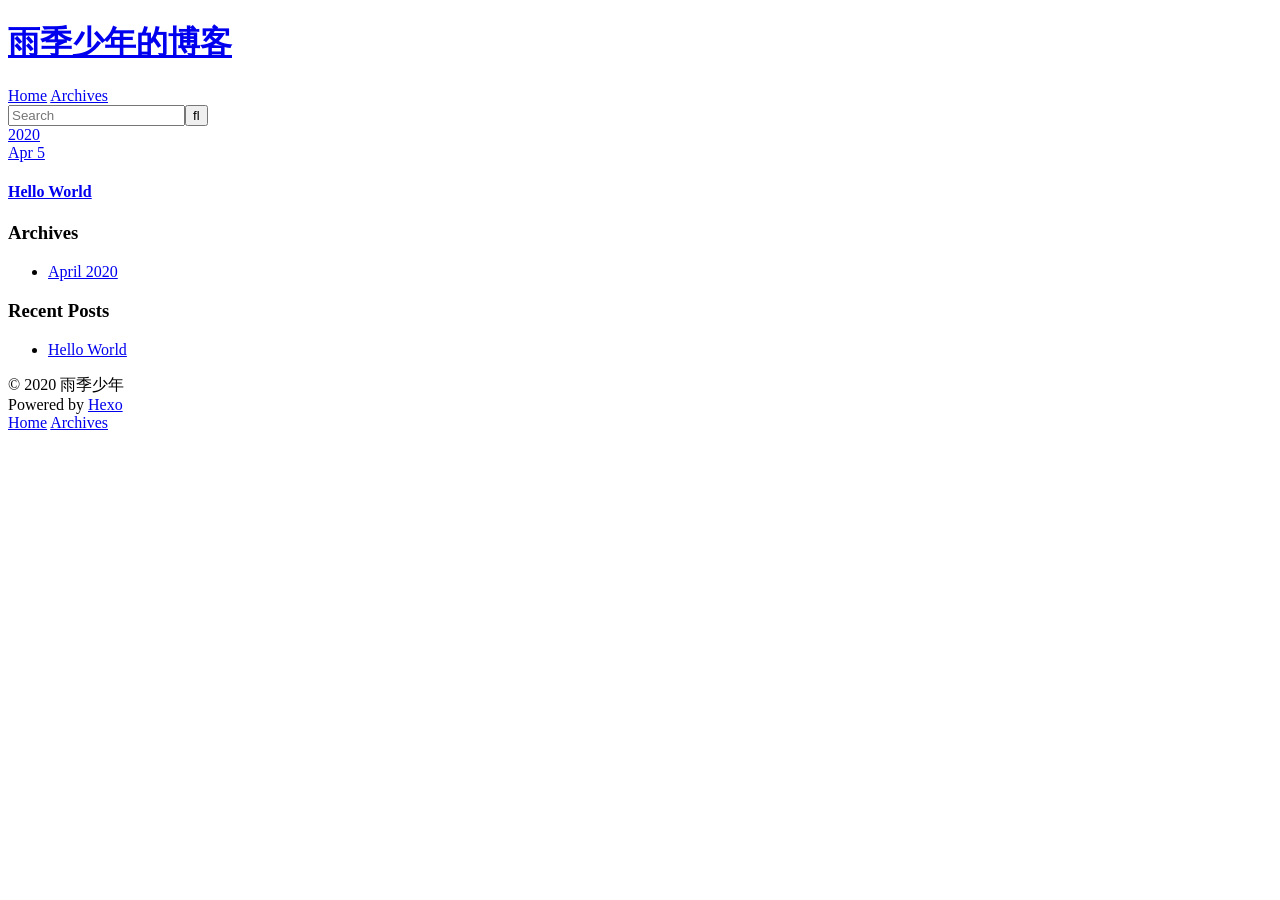
==== archives/index.html @ 99207c4b "Site updated: 2020-04-05 05:49:49" ====
<!DOCTYPE html>
<html>
<head>
  <meta charset="utf-8">
  

  
  <title>Archives | 雨季少年的博客</title>
  <meta name="viewport" content="width=device-width, initial-scale=1, maximum-scale=1">
  <meta property="og:type" content="website">
<meta property="og:title" content="雨季少年的博客">
<meta property="og:url" content="https://my-hero-kmou.github.io/archives/index.html">
<meta property="og:site_name" content="雨季少年的博客">
<meta property="og:locale" content="ch">
<meta property="article:author" content="雨季少年">
<meta name="twitter:card" content="summary">
  
    <link rel="alternate" href="/atom.xml" title="雨季少年的博客" type="application/atom+xml">
  
  
    <link rel="icon" href="/favicon.png">
  
  
    <link href="//fonts.googleapis.com/css?family=Source+Code+Pro" rel="stylesheet" type="text/css">
  
  
<link rel="stylesheet" href="/css/style.css">

<meta name="generator" content="Hexo 4.2.0"></head>

<body>
  <div id="container">
    <div id="wrap">
      <header id="header">
  <div id="banner"></div>
  <div id="header-outer" class="outer">
    <div id="header-title" class="inner">
      <h1 id="logo-wrap">
        <a href="/" id="logo">雨季少年的博客</a>
      </h1>
      
    </div>
    <div id="header-inner" class="inner">
      <nav id="main-nav">
        <a id="main-nav-toggle" class="nav-icon"></a>
        
          <a class="main-nav-link" href="/">Home</a>
        
          <a class="main-nav-link" href="/archives">Archives</a>
        
      </nav>
      <nav id="sub-nav">
        
          <a id="nav-rss-link" class="nav-icon" href="/atom.xml" title="RSS Feed"></a>
        
        <a id="nav-search-btn" class="nav-icon" title="Search"></a>
      </nav>
      <div id="search-form-wrap">
        <form action="//google.com/search" method="get" accept-charset="UTF-8" class="search-form"><input type="search" name="q" class="search-form-input" placeholder="Search"><button type="submit" class="search-form-submit">&#xF002;</button><input type="hidden" name="sitesearch" value="https://my-hero-kmou.github.io"></form>
      </div>
    </div>
  </div>
</header>
      <div class="outer">
        <section id="main">
  
  
    
    
      
      
      <section class="archives-wrap">
        <div class="archive-year-wrap">
          <a href="/archives/2020" class="archive-year">2020</a>
        </div>
        <div class="archives">
    
    <article class="archive-article archive-type-post">
  <div class="archive-article-inner">
    <header class="archive-article-header">
      <a href="/2020/04/05/hello-world/" class="archive-article-date">
  <time datetime="2020-04-04T21:37:26.685Z" itemprop="datePublished">Apr 5</time>
</a>
      
  
    <h1 itemprop="name">
      <a class="archive-article-title" href="/2020/04/05/hello-world/">Hello World</a>
    </h1>
  

    </header>
  </div>
</article>
  
  
    </div></section>
  


</section>
        
          <aside id="sidebar">
  
    

  
    

  
    
  
    
  <div class="widget-wrap">
    <h3 class="widget-title">Archives</h3>
    <div class="widget">
      <ul class="archive-list"><li class="archive-list-item"><a class="archive-list-link" href="/archives/2020/04/">April 2020</a></li></ul>
    </div>
  </div>


  
    
  <div class="widget-wrap">
    <h3 class="widget-title">Recent Posts</h3>
    <div class="widget">
      <ul>
        
          <li>
            <a href="/2020/04/05/hello-world/">Hello World</a>
          </li>
        
      </ul>
    </div>
  </div>

  
</aside>
        
      </div>
      <footer id="footer">
  
  <div class="outer">
    <div id="footer-info" class="inner">
      &copy; 2020 雨季少年<br>
      Powered by <a href="http://hexo.io/" target="_blank">Hexo</a>
    </div>
  </div>
</footer>
    </div>
    <nav id="mobile-nav">
  
    <a href="/" class="mobile-nav-link">Home</a>
  
    <a href="/archives" class="mobile-nav-link">Archives</a>
  
</nav>
    

<script src="//ajax.googleapis.com/ajax/libs/jquery/2.0.3/jquery.min.js"></script>


  
<link rel="stylesheet" href="/fancybox/jquery.fancybox.css">

  
<script src="/fancybox/jquery.fancybox.pack.js"></script>




<script src="/js/script.js"></script>




  </div>
</body>
</html>
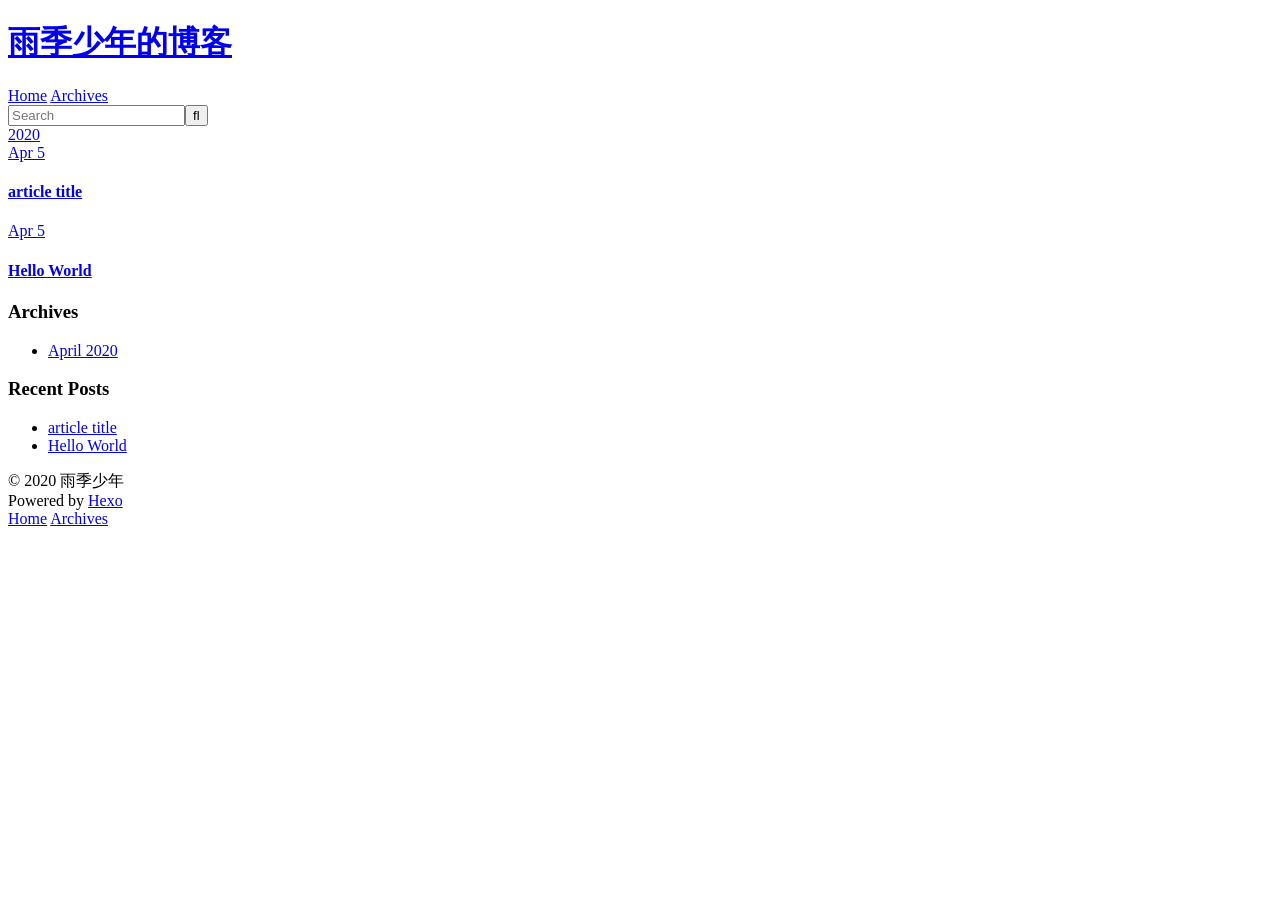
==== commit fc425096: "Site updated: 2020-04-05 06:21:14" ====
--- a/archives/index.html
+++ b/archives/index.html
@@ -9,9 +9,8 @@
   <meta name="viewport" content="width=device-width, initial-scale=1, maximum-scale=1">
   <meta property="og:type" content="website">
 <meta property="og:title" content="雨季少年的博客">
-<meta property="og:url" content="https://my-hero-kmou.github.io/archives/index.html">
+<meta property="og:url" content="https://sakuradairong.github.io/github.io/archives/index.html">
 <meta property="og:site_name" content="雨季少年的博客">
-<meta property="og:locale" content="ch">
 <meta property="article:author" content="雨季少年">
 <meta name="twitter:card" content="summary">
   
@@ -56,7 +55,7 @@
         <a id="nav-search-btn" class="nav-icon" title="Search"></a>
       </nav>
       <div id="search-form-wrap">
-        <form action="//google.com/search" method="get" accept-charset="UTF-8" class="search-form"><input type="search" name="q" class="search-form-input" placeholder="Search"><button type="submit" class="search-form-submit">&#xF002;</button><input type="hidden" name="sitesearch" value="https://my-hero-kmou.github.io"></form>
+        <form action="//google.com/search" method="get" accept-charset="UTF-8" class="search-form"><input type="search" name="q" class="search-form-input" placeholder="Search"><button type="submit" class="search-form-submit">&#xF002;</button><input type="hidden" name="sitesearch" value="https://sakuradairong.github.io/github.io"></form>
       </div>
     </div>
   </div>
@@ -74,6 +73,25 @@
           <a href="/archives/2020" class="archive-year">2020</a>
         </div>
         <div class="archives">
+    
+    <article class="archive-article archive-type-post">
+  <div class="archive-article-inner">
+    <header class="archive-article-header">
+      <a href="/2020/04/05/article-title/" class="archive-article-date">
+  <time datetime="2020-04-04T22:18:52.000Z" itemprop="datePublished">Apr 5</time>
+</a>
+      
+  
+    <h1 itemprop="name">
+      <a class="archive-article-title" href="/2020/04/05/article-title/">article title</a>
+    </h1>
+  
+
+    </header>
+  </div>
+</article>
+  
+    
     
     <article class="archive-article archive-type-post">
   <div class="archive-article-inner">
@@ -126,6 +144,10 @@
       <ul>
         
           <li>
+            <a href="/2020/04/05/article-title/">article title</a>
+          </li>
+        
+          <li>
             <a href="/2020/04/05/hello-world/">Hello World</a>
           </li>
         
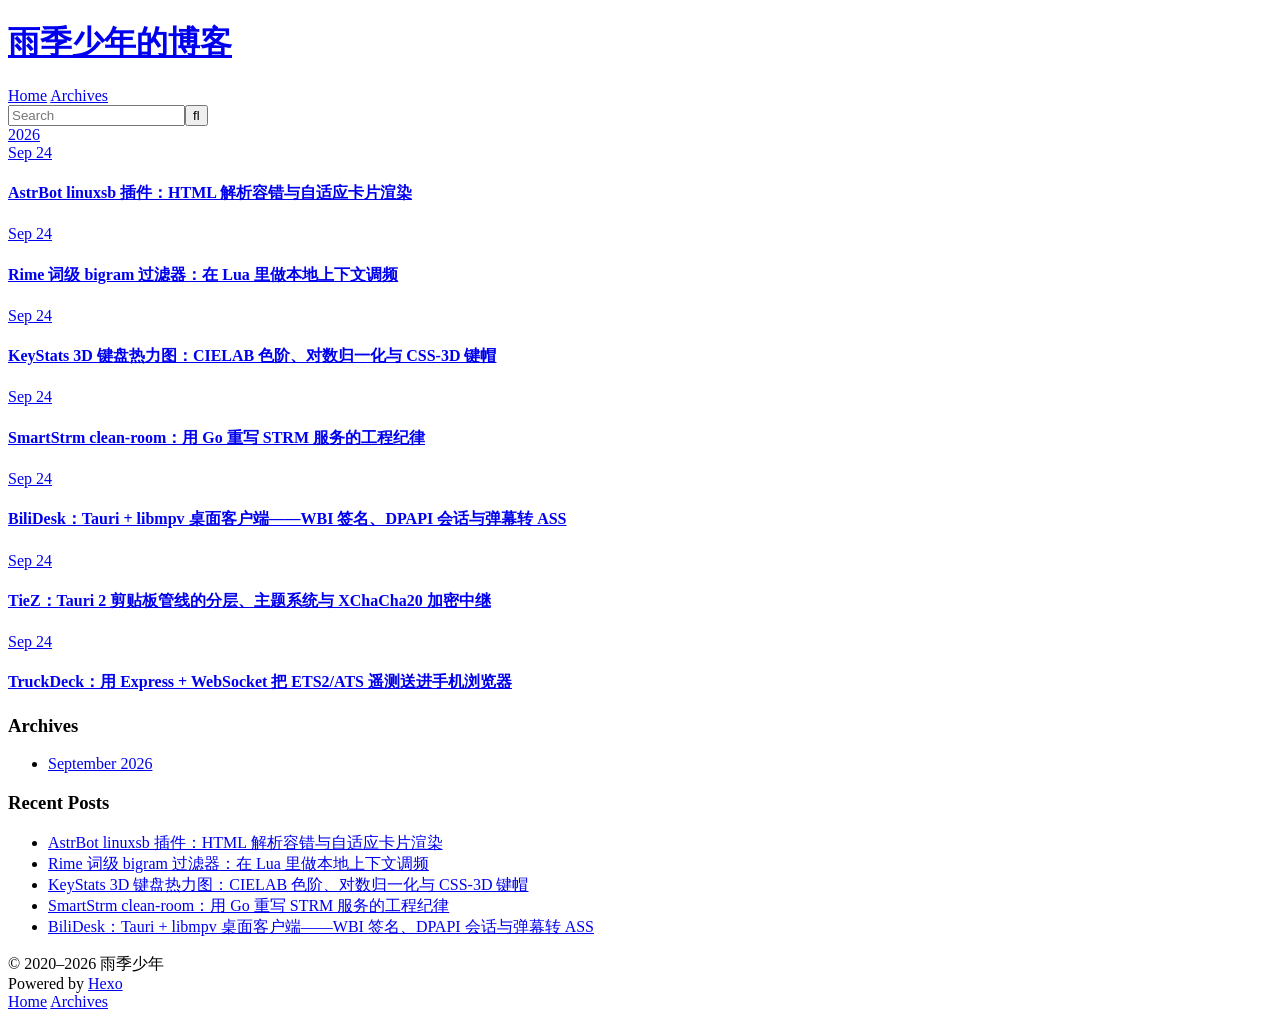
==== commit 34cc829b: "删除 2020 年两篇占位文章，构建器增加陈旧产物清理 - 移除 content/legacy/{article-title,hello-world}.json，以及对应文章页与 /archives/" ====
--- a/archives/index.html
+++ b/archives/index.html
@@ -4,12 +4,11 @@
   <meta charset="utf-8">
   
 
-  
   <title>Archives | 雨季少年的博客</title>
   <meta name="viewport" content="width=device-width, initial-scale=1, maximum-scale=1">
   <meta property="og:type" content="website">
-<meta property="og:title" content="雨季少年的博客">
-<meta property="og:url" content="https://sakuradairong.github.io/github.io/archives/index.html">
+<meta property="og:title" content="Archives">
+<meta property="og:url" content="https://sakuradairong.github.io">
 <meta property="og:site_name" content="雨季少年的博客">
 <meta property="article:author" content="雨季少年">
 <meta name="twitter:card" content="summary">
@@ -25,8 +24,7 @@
   
 <link rel="stylesheet" href="/css/style.css">
 
-<meta name="generator" content="Hexo 4.2.0"></head>
-
+<meta name="generator" content="build_site.py (Hexo 4.2.0 landscape compatible)"></head>
 <body>
   <div id="container">
     <div id="wrap">
@@ -55,14 +53,14 @@
         <a id="nav-search-btn" class="nav-icon" title="Search"></a>
       </nav>
       <div id="search-form-wrap">
-        <form action="//google.com/search" method="get" accept-charset="UTF-8" class="search-form"><input type="search" name="q" class="search-form-input" placeholder="Search"><button type="submit" class="search-form-submit">&#xF002;</button><input type="hidden" name="sitesearch" value="https://sakuradairong.github.io/github.io"></form>
+        <form action="//google.com/search" method="get" accept-charset="UTF-8" class="search-form"><input type="search" name="q" class="search-form-input" placeholder="Search"><button type="submit" class="search-form-submit">&#xF002;</button><input type="hidden" name="sitesearch" value="https://sakuradairong.github.io"></form>
       </div>
     </div>
   </div>
 </header>
       <div class="outer">
         <section id="main">
-  
+    
   
     
     
@@ -70,47 +68,136 @@
       
       <section class="archives-wrap">
         <div class="archive-year-wrap">
-          <a href="/archives/2020" class="archive-year">2020</a>
+          <a href="/archives/2026" class="archive-year">2026</a>
         </div>
         <div class="archives">
-    
-    <article class="archive-article archive-type-post">
-  <div class="archive-article-inner">
-    <header class="archive-article-header">
-      <a href="/2020/04/05/article-title/" class="archive-article-date">
-  <time datetime="2020-04-04T22:18:52.000Z" itemprop="datePublished">Apr 5</time>
-</a>
-      
-  
-    <h1 itemprop="name">
-      <a class="archive-article-title" href="/2020/04/05/article-title/">article title</a>
-    </h1>
-  
-
-    </header>
-  </div>
-</article>
-  
-    
-    
-    <article class="archive-article archive-type-post">
-  <div class="archive-article-inner">
-    <header class="archive-article-header">
-      <a href="/2020/04/05/hello-world/" class="archive-article-date">
-  <time datetime="2020-04-04T21:37:26.685Z" itemprop="datePublished">Apr 5</time>
-</a>
-      
-  
-    <h1 itemprop="name">
-      <a class="archive-article-title" href="/2020/04/05/hello-world/">Hello World</a>
-    </h1>
-  
-
-    </header>
-  </div>
-</article>
-  
-  
+        
+    <article class="archive-article archive-type-post">
+  <div class="archive-article-inner">
+    <header class="archive-article-header">
+      <a href="/2026/09/24/astrbot-plugin-linuxsb/" class="archive-article-date">
+  <time datetime="2026-09-24T08:00:00.000Z" itemprop="datePublished">Sep 24</time>
+</a>
+      
+  
+    <h1 itemprop="name">
+      <a class="archive-article-title" href="/2026/09/24/astrbot-plugin-linuxsb/">AstrBot linuxsb 插件：HTML 解析容错与自适应卡片渲染</a>
+    </h1>
+  
+
+    </header>
+  </div>
+</article>
+  
+    
+    <article class="archive-article archive-type-post">
+  <div class="archive-article-inner">
+    <header class="archive-article-header">
+      <a href="/2026/09/24/rime-context-filter-bigram/" class="archive-article-date">
+  <time datetime="2026-09-24T07:00:00.000Z" itemprop="datePublished">Sep 24</time>
+</a>
+      
+  
+    <h1 itemprop="name">
+      <a class="archive-article-title" href="/2026/09/24/rime-context-filter-bigram/">Rime 词级 bigram 过滤器：在 Lua 里做本地上下文调频</a>
+    </h1>
+  
+
+    </header>
+  </div>
+</article>
+  
+    
+    <article class="archive-article archive-type-post">
+  <div class="archive-article-inner">
+    <header class="archive-article-header">
+      <a href="/2026/09/24/keystats-3d-heatmap/" class="archive-article-date">
+  <time datetime="2026-09-24T06:00:00.000Z" itemprop="datePublished">Sep 24</time>
+</a>
+      
+  
+    <h1 itemprop="name">
+      <a class="archive-article-title" href="/2026/09/24/keystats-3d-heatmap/">KeyStats 3D 键盘热力图：CIELAB 色阶、对数归一化与 CSS-3D 键帽</a>
+    </h1>
+  
+
+    </header>
+  </div>
+</article>
+  
+    
+    <article class="archive-article archive-type-post">
+  <div class="archive-article-inner">
+    <header class="archive-article-header">
+      <a href="/2026/09/24/smartstrm-cleanroom-go/" class="archive-article-date">
+  <time datetime="2026-09-24T05:00:00.000Z" itemprop="datePublished">Sep 24</time>
+</a>
+      
+  
+    <h1 itemprop="name">
+      <a class="archive-article-title" href="/2026/09/24/smartstrm-cleanroom-go/">SmartStrm clean-room：用 Go 重写 STRM 服务的工程纪律</a>
+    </h1>
+  
+
+    </header>
+  </div>
+</article>
+  
+    
+    <article class="archive-article archive-type-post">
+  <div class="archive-article-inner">
+    <header class="archive-article-header">
+      <a href="/2026/09/24/bilidesk-tauri-libmpv/" class="archive-article-date">
+  <time datetime="2026-09-24T03:00:00.000Z" itemprop="datePublished">Sep 24</time>
+</a>
+      
+  
+    <h1 itemprop="name">
+      <a class="archive-article-title" href="/2026/09/24/bilidesk-tauri-libmpv/">BiliDesk：Tauri + libmpv 桌面客户端——WBI 签名、DPAPI 会话与弹幕转 ASS</a>
+    </h1>
+  
+
+    </header>
+  </div>
+</article>
+  
+    
+    <article class="archive-article archive-type-post">
+  <div class="archive-article-inner">
+    <header class="archive-article-header">
+      <a href="/2026/09/24/tiez-clipboard-tauri/" class="archive-article-date">
+  <time datetime="2026-09-24T02:00:00.000Z" itemprop="datePublished">Sep 24</time>
+</a>
+      
+  
+    <h1 itemprop="name">
+      <a class="archive-article-title" href="/2026/09/24/tiez-clipboard-tauri/">TieZ：Tauri 2 剪贴板管线的分层、主题系统与 XChaCha20 加密中继</a>
+    </h1>
+  
+
+    </header>
+  </div>
+</article>
+  
+    
+    <article class="archive-article archive-type-post">
+  <div class="archive-article-inner">
+    <header class="archive-article-header">
+      <a href="/2026/09/24/truckdeck-telemetry-control/" class="archive-article-date">
+  <time datetime="2026-09-24T01:00:00.000Z" itemprop="datePublished">Sep 24</time>
+</a>
+      
+  
+    <h1 itemprop="name">
+      <a class="archive-article-title" href="/2026/09/24/truckdeck-telemetry-control/">TruckDeck：用 Express + WebSocket 把 ETS2/ATS 遥测送进手机浏览器</a>
+    </h1>
+  
+
+    </header>
+  </div>
+</article>
+  
+
     </div></section>
   
 
@@ -131,7 +218,7 @@
   <div class="widget-wrap">
     <h3 class="widget-title">Archives</h3>
     <div class="widget">
-      <ul class="archive-list"><li class="archive-list-item"><a class="archive-list-link" href="/archives/2020/04/">April 2020</a></li></ul>
+      <ul class="archive-list"><li class="archive-list-item"><a class="archive-list-link" href="/archives/2026/09/">September 2026</a></li></ul>
     </div>
   </div>
 
@@ -144,11 +231,23 @@
       <ul>
         
           <li>
-            <a href="/2020/04/05/article-title/">article title</a>
-          </li>
-        
-          <li>
-            <a href="/2020/04/05/hello-world/">Hello World</a>
+            <a href="/2026/09/24/astrbot-plugin-linuxsb/">AstrBot linuxsb 插件：HTML 解析容错与自适应卡片渲染</a>
+          </li>
+        
+          <li>
+            <a href="/2026/09/24/rime-context-filter-bigram/">Rime 词级 bigram 过滤器：在 Lua 里做本地上下文调频</a>
+          </li>
+        
+          <li>
+            <a href="/2026/09/24/keystats-3d-heatmap/">KeyStats 3D 键盘热力图：CIELAB 色阶、对数归一化与 CSS-3D 键帽</a>
+          </li>
+        
+          <li>
+            <a href="/2026/09/24/smartstrm-cleanroom-go/">SmartStrm clean-room：用 Go 重写 STRM 服务的工程纪律</a>
+          </li>
+        
+          <li>
+            <a href="/2026/09/24/bilidesk-tauri-libmpv/">BiliDesk：Tauri + libmpv 桌面客户端——WBI 签名、DPAPI 会话与弹幕转 ASS</a>
           </li>
         
       </ul>
@@ -157,13 +256,13 @@
 
   
 </aside>
-        
+
       </div>
       <footer id="footer">
   
   <div class="outer">
     <div id="footer-info" class="inner">
-      &copy; 2020 雨季少年<br>
+      &copy; 2020–2026 雨季少年<br>
       Powered by <a href="http://hexo.io/" target="_blank">Hexo</a>
     </div>
   </div>
@@ -197,4 +296,4 @@
 
   </div>
 </body>
-</html>+</html>
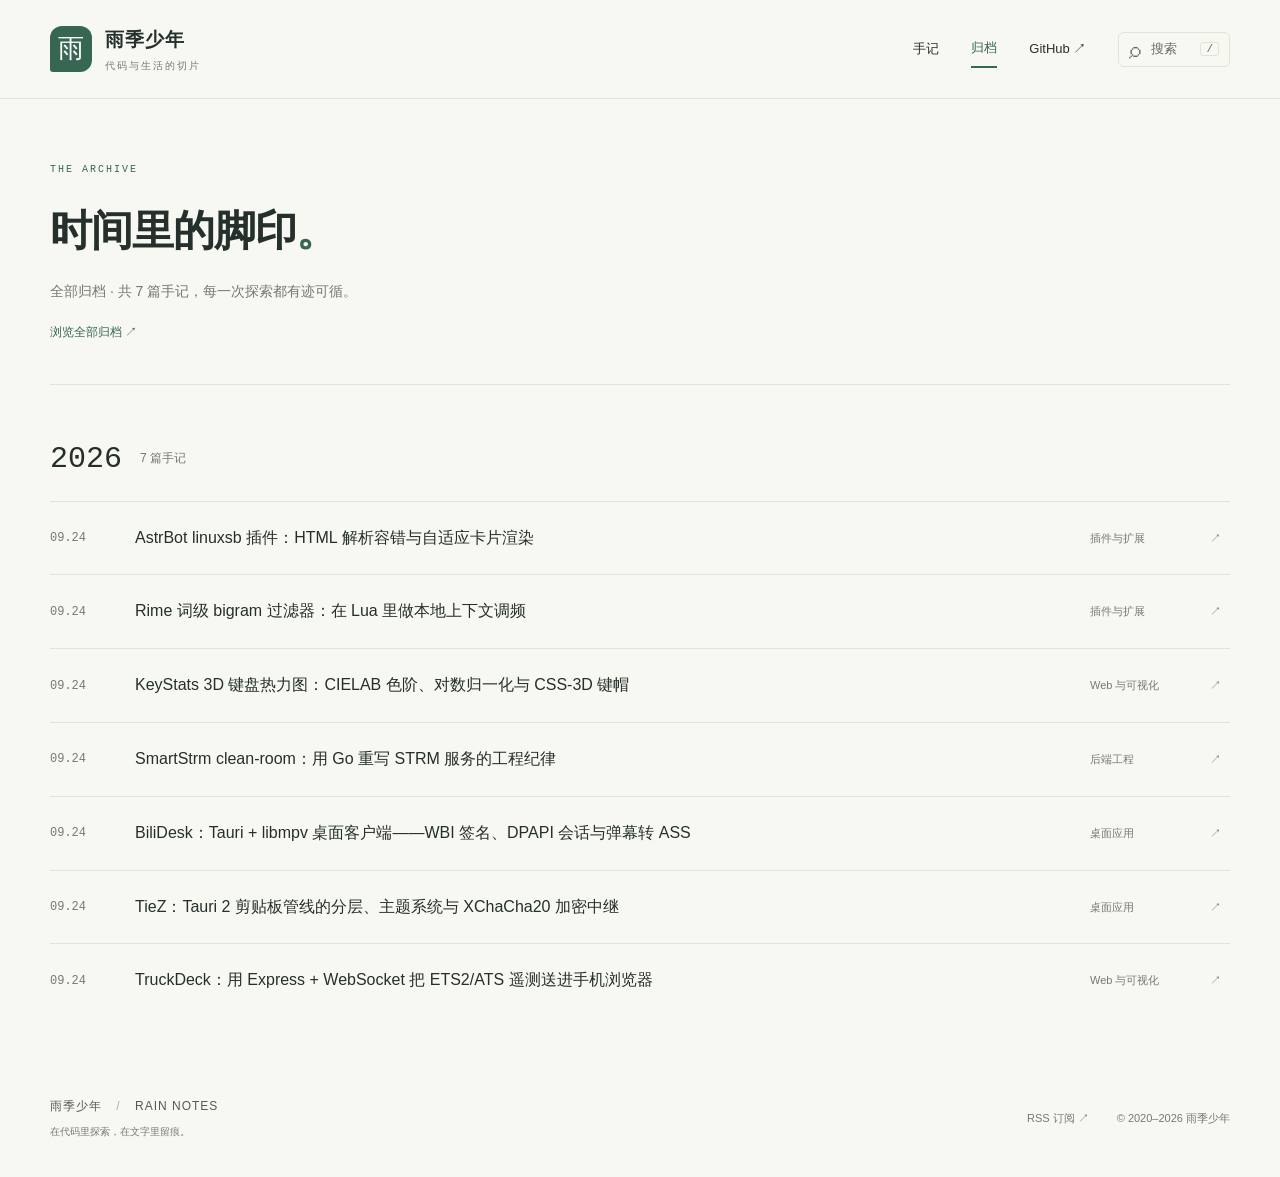
==== commit 46fd5cda: "Redesign blog UI with responsive journal layout and local search" ====
--- a/archives/index.html
+++ b/archives/index.html
@@ -1,299 +1,31 @@
 <!DOCTYPE html>
-<html>
+<html lang="zh-CN">
 <head>
-  <meta charset="utf-8">
-  
+<meta charset="utf-8">
+<meta name="viewport" content="width=device-width, initial-scale=1">
+<title>全部归档 | 雨季少年的博客</title>
+<meta name="description" content="记录代码里的思考，和把想法做成工具的过程。雨季少年的开源项目与开发手记。">
+<meta property="og:title" content="全部归档 | 雨季少年的博客">
+<meta property="og:type" content="website">
+<meta property="og:url" content="https://sakuradairong.github.io/archives/">
+<meta property="og:description" content="记录代码里的思考，和把想法做成工具的过程。雨季少年的开源项目与开发手记。">
+<meta property="og:site_name" content="雨季少年的博客">
+<meta name="twitter:card" content="summary">
+<meta name="generator" content="Rain Notes / build_site.py">
 
-  <title>Archives | 雨季少年的博客</title>
-  <meta name="viewport" content="width=device-width, initial-scale=1, maximum-scale=1">
-  <meta property="og:type" content="website">
-<meta property="og:title" content="Archives">
-<meta property="og:url" content="https://sakuradairong.github.io">
-<meta property="og:site_name" content="雨季少年的博客">
-<meta property="article:author" content="雨季少年">
-<meta name="twitter:card" content="summary">
-  
-    <link rel="alternate" href="/atom.xml" title="雨季少年的博客" type="application/atom+xml">
-  
-  
-    <link rel="icon" href="/favicon.png">
-  
-  
-    <link href="//fonts.googleapis.com/css?family=Source+Code+Pro" rel="stylesheet" type="text/css">
-  
-  
+<link rel="canonical" href="https://sakuradairong.github.io/archives/">
+<link rel="icon" href="/favicon.png">
+<link rel="alternate" href="/atom.xml" title="雨季少年的博客" type="application/atom+xml">
 <link rel="stylesheet" href="/css/style.css">
-
-<meta name="generator" content="build_site.py (Hexo 4.2.0 landscape compatible)"></head>
+<script src="/js/script.js" defer></script>
+</head>
 <body>
-  <div id="container">
-    <div id="wrap">
-      <header id="header">
-  <div id="banner"></div>
-  <div id="header-outer" class="outer">
-    <div id="header-title" class="inner">
-      <h1 id="logo-wrap">
-        <a href="/" id="logo">雨季少年的博客</a>
-      </h1>
-      
-    </div>
-    <div id="header-inner" class="inner">
-      <nav id="main-nav">
-        <a id="main-nav-toggle" class="nav-icon"></a>
-        
-          <a class="main-nav-link" href="/">Home</a>
-        
-          <a class="main-nav-link" href="/archives">Archives</a>
-        
-      </nav>
-      <nav id="sub-nav">
-        
-          <a id="nav-rss-link" class="nav-icon" href="/atom.xml" title="RSS Feed"></a>
-        
-        <a id="nav-search-btn" class="nav-icon" title="Search"></a>
-      </nav>
-      <div id="search-form-wrap">
-        <form action="//google.com/search" method="get" accept-charset="UTF-8" class="search-form"><input type="search" name="q" class="search-form-input" placeholder="Search"><button type="submit" class="search-form-submit">&#xF002;</button><input type="hidden" name="sitesearch" value="https://sakuradairong.github.io"></form>
-      </div>
-    </div>
-  </div>
-</header>
-      <div class="outer">
-        <section id="main">
-    
-  
-    
-    
-      
-      
-      <section class="archives-wrap">
-        <div class="archive-year-wrap">
-          <a href="/archives/2026" class="archive-year">2026</a>
-        </div>
-        <div class="archives">
-        
-    <article class="archive-article archive-type-post">
-  <div class="archive-article-inner">
-    <header class="archive-article-header">
-      <a href="/2026/09/24/astrbot-plugin-linuxsb/" class="archive-article-date">
-  <time datetime="2026-09-24T08:00:00.000Z" itemprop="datePublished">Sep 24</time>
-</a>
-      
-  
-    <h1 itemprop="name">
-      <a class="archive-article-title" href="/2026/09/24/astrbot-plugin-linuxsb/">AstrBot linuxsb 插件：HTML 解析容错与自适应卡片渲染</a>
-    </h1>
-  
-
-    </header>
-  </div>
-</article>
-  
-    
-    <article class="archive-article archive-type-post">
-  <div class="archive-article-inner">
-    <header class="archive-article-header">
-      <a href="/2026/09/24/rime-context-filter-bigram/" class="archive-article-date">
-  <time datetime="2026-09-24T07:00:00.000Z" itemprop="datePublished">Sep 24</time>
-</a>
-      
-  
-    <h1 itemprop="name">
-      <a class="archive-article-title" href="/2026/09/24/rime-context-filter-bigram/">Rime 词级 bigram 过滤器：在 Lua 里做本地上下文调频</a>
-    </h1>
-  
-
-    </header>
-  </div>
-</article>
-  
-    
-    <article class="archive-article archive-type-post">
-  <div class="archive-article-inner">
-    <header class="archive-article-header">
-      <a href="/2026/09/24/keystats-3d-heatmap/" class="archive-article-date">
-  <time datetime="2026-09-24T06:00:00.000Z" itemprop="datePublished">Sep 24</time>
-</a>
-      
-  
-    <h1 itemprop="name">
-      <a class="archive-article-title" href="/2026/09/24/keystats-3d-heatmap/">KeyStats 3D 键盘热力图：CIELAB 色阶、对数归一化与 CSS-3D 键帽</a>
-    </h1>
-  
-
-    </header>
-  </div>
-</article>
-  
-    
-    <article class="archive-article archive-type-post">
-  <div class="archive-article-inner">
-    <header class="archive-article-header">
-      <a href="/2026/09/24/smartstrm-cleanroom-go/" class="archive-article-date">
-  <time datetime="2026-09-24T05:00:00.000Z" itemprop="datePublished">Sep 24</time>
-</a>
-      
-  
-    <h1 itemprop="name">
-      <a class="archive-article-title" href="/2026/09/24/smartstrm-cleanroom-go/">SmartStrm clean-room：用 Go 重写 STRM 服务的工程纪律</a>
-    </h1>
-  
-
-    </header>
-  </div>
-</article>
-  
-    
-    <article class="archive-article archive-type-post">
-  <div class="archive-article-inner">
-    <header class="archive-article-header">
-      <a href="/2026/09/24/bilidesk-tauri-libmpv/" class="archive-article-date">
-  <time datetime="2026-09-24T03:00:00.000Z" itemprop="datePublished">Sep 24</time>
-</a>
-      
-  
-    <h1 itemprop="name">
-      <a class="archive-article-title" href="/2026/09/24/bilidesk-tauri-libmpv/">BiliDesk：Tauri + libmpv 桌面客户端——WBI 签名、DPAPI 会话与弹幕转 ASS</a>
-    </h1>
-  
-
-    </header>
-  </div>
-</article>
-  
-    
-    <article class="archive-article archive-type-post">
-  <div class="archive-article-inner">
-    <header class="archive-article-header">
-      <a href="/2026/09/24/tiez-clipboard-tauri/" class="archive-article-date">
-  <time datetime="2026-09-24T02:00:00.000Z" itemprop="datePublished">Sep 24</time>
-</a>
-      
-  
-    <h1 itemprop="name">
-      <a class="archive-article-title" href="/2026/09/24/tiez-clipboard-tauri/">TieZ：Tauri 2 剪贴板管线的分层、主题系统与 XChaCha20 加密中继</a>
-    </h1>
-  
-
-    </header>
-  </div>
-</article>
-  
-    
-    <article class="archive-article archive-type-post">
-  <div class="archive-article-inner">
-    <header class="archive-article-header">
-      <a href="/2026/09/24/truckdeck-telemetry-control/" class="archive-article-date">
-  <time datetime="2026-09-24T01:00:00.000Z" itemprop="datePublished">Sep 24</time>
-</a>
-      
-  
-    <h1 itemprop="name">
-      <a class="archive-article-title" href="/2026/09/24/truckdeck-telemetry-control/">TruckDeck：用 Express + WebSocket 把 ETS2/ATS 遥测送进手机浏览器</a>
-    </h1>
-  
-
-    </header>
-  </div>
-</article>
-  
-
-    </div></section>
-  
-
-
-</section>
-        
-          <aside id="sidebar">
-  
-    
-
-  
-    
-
-  
-    
-  
-    
-  <div class="widget-wrap">
-    <h3 class="widget-title">Archives</h3>
-    <div class="widget">
-      <ul class="archive-list"><li class="archive-list-item"><a class="archive-list-link" href="/archives/2026/09/">September 2026</a></li></ul>
-    </div>
-  </div>
-
-
-  
-    
-  <div class="widget-wrap">
-    <h3 class="widget-title">Recent Posts</h3>
-    <div class="widget">
-      <ul>
-        
-          <li>
-            <a href="/2026/09/24/astrbot-plugin-linuxsb/">AstrBot linuxsb 插件：HTML 解析容错与自适应卡片渲染</a>
-          </li>
-        
-          <li>
-            <a href="/2026/09/24/rime-context-filter-bigram/">Rime 词级 bigram 过滤器：在 Lua 里做本地上下文调频</a>
-          </li>
-        
-          <li>
-            <a href="/2026/09/24/keystats-3d-heatmap/">KeyStats 3D 键盘热力图：CIELAB 色阶、对数归一化与 CSS-3D 键帽</a>
-          </li>
-        
-          <li>
-            <a href="/2026/09/24/smartstrm-cleanroom-go/">SmartStrm clean-room：用 Go 重写 STRM 服务的工程纪律</a>
-          </li>
-        
-          <li>
-            <a href="/2026/09/24/bilidesk-tauri-libmpv/">BiliDesk：Tauri + libmpv 桌面客户端——WBI 签名、DPAPI 会话与弹幕转 ASS</a>
-          </li>
-        
-      </ul>
-    </div>
-  </div>
-
-  
-</aside>
-
-      </div>
-      <footer id="footer">
-  
-  <div class="outer">
-    <div id="footer-info" class="inner">
-      &copy; 2020–2026 雨季少年<br>
-      Powered by <a href="http://hexo.io/" target="_blank">Hexo</a>
-    </div>
-  </div>
-</footer>
-    </div>
-    <nav id="mobile-nav">
-  
-    <a href="/" class="mobile-nav-link">Home</a>
-  
-    <a href="/archives" class="mobile-nav-link">Archives</a>
-  
-</nav>
-    
-
-<script src="//ajax.googleapis.com/ajax/libs/jquery/2.0.3/jquery.min.js"></script>
-
-
-  
-<link rel="stylesheet" href="/fancybox/jquery.fancybox.css">
-
-  
-<script src="/fancybox/jquery.fancybox.pack.js"></script>
-
-
-
-
-<script src="/js/script.js"></script>
-
-
-
-
-  </div>
-</body>
-</html>
+<a class="skip-link" href="#main">跳到正文</a>
+<header class="site-header"><div class="header-inner">
+<a class="brand" href="/" aria-label="雨季少年的博客首页"><span class="brand-mark" aria-hidden="true">雨</span><span>雨季少年<span class="brand-sub">代码与生活的切片</span></span></a>
+<nav aria-label="主导航"><a href="/">手记</a><a href="/archives/" aria-current=page>归档</a><a href="https://github.com/sakuradairong" target="_blank" rel="noopener">GitHub ↗</a><button class="search-trigger" type="button" data-open-search hidden><span aria-hidden="true">⌕</span> 搜索 <kbd>/</kbd></button></nav>
+</div></header>
+<main id="main" class="site-main" tabindex="-1"><section class="archive-intro"><span class="eyebrow">THE ARCHIVE</span><h1>时间里的脚印<span class="accent">。</span></h1><p>全部归档 · 共 7 篇手记，每一次探索都有迹可循。</p><a href="/archives/">浏览全部归档 ↗</a></section><section class="archive-group"><h2><a href="/archives/2026/">2026</a><span>7 篇手记</span></h2><a class="archive-row" href="/2026/09/24/astrbot-plugin-linuxsb/"><time datetime="2026-09-24T08:00:00.000Z">09.24</time><h3>AstrBot linuxsb 插件：HTML 解析容错与自适应卡片渲染</h3><span>插件与扩展</span><span aria-hidden="true">↗</span></a><a class="archive-row" href="/2026/09/24/rime-context-filter-bigram/"><time datetime="2026-09-24T07:00:00.000Z">09.24</time><h3>Rime 词级 bigram 过滤器：在 Lua 里做本地上下文调频</h3><span>插件与扩展</span><span aria-hidden="true">↗</span></a><a class="archive-row" href="/2026/09/24/keystats-3d-heatmap/"><time datetime="2026-09-24T06:00:00.000Z">09.24</time><h3>KeyStats 3D 键盘热力图：CIELAB 色阶、对数归一化与 CSS-3D 键帽</h3><span>Web 与可视化</span><span aria-hidden="true">↗</span></a><a class="archive-row" href="/2026/09/24/smartstrm-cleanroom-go/"><time datetime="2026-09-24T05:00:00.000Z">09.24</time><h3>SmartStrm clean-room：用 Go 重写 STRM 服务的工程纪律</h3><span>后端工程</span><span aria-hidden="true">↗</span></a><a class="archive-row" href="/2026/09/24/bilidesk-tauri-libmpv/"><time datetime="2026-09-24T03:00:00.000Z">09.24</time><h3>BiliDesk：Tauri + libmpv 桌面客户端——WBI 签名、DPAPI 会话与弹幕转 ASS</h3><span>桌面应用</span><span aria-hidden="true">↗</span></a><a class="archive-row" href="/2026/09/24/tiez-clipboard-tauri/"><time datetime="2026-09-24T02:00:00.000Z">09.24</time><h3>TieZ：Tauri 2 剪贴板管线的分层、主题系统与 XChaCha20 加密中继</h3><span>桌面应用</span><span aria-hidden="true">↗</span></a><a class="archive-row" href="/2026/09/24/truckdeck-telemetry-control/"><time datetime="2026-09-24T01:00:00.000Z">09.24</time><h3>TruckDeck：用 Express + WebSocket 把 ETS2/ATS 遥测送进手机浏览器</h3><span>Web 与可视化</span><span aria-hidden="true">↗</span></a></section></main>
+<footer class="site-footer"><div><a class="footer-brand" href="/">雨季少年<span> / </span>RAIN NOTES</a><p>在代码里探索，在文字里留痕。</p></div><div class="footer-right"><a href="/atom.xml">RSS 订阅 ↗</a><span>© 2020–2026 雨季少年</span></div></footer>
+<dialog id="search-dialog" aria-labelledby="search-title"><div class="search-heading"><h2 id="search-title">搜索手记</h2><button type="button" data-close-search aria-label="关闭搜索">✕</button></div><label class="sr-only" for="search-input">输入标题、技术或关键词</label><input id="search-input" type="search" placeholder="输入标题、技术或关键词…" autocomplete="off"><p id="search-status" role="status"></p><ul class="search-results"><li data-search="AstrBot linuxsb 插件：HTML 解析容错与自适应卡片渲染 一个把 linux.sb 帖子链接变成预览卡片的 AstrBot 插件。真正的工作量在解析容错、卡片自适应布局，以及&quot;宁可报错也不发空卡片&quot;的失败策略上。 Python, AstrBot, HTML"><a href="/2026/09/24/astrbot-plugin-linuxsb/"><span>插件与扩展 · 2026-09-24</span>AstrBot linuxsb 插件：HTML 解析容错与自适应卡片渲染</a></li><li data-search="Rime 词级 bigram 过滤器：在 Lua 里做本地上下文调频 rime_context_filter 是一个跑在 Rime 里的词级二元模型过滤器：按&quot;前一个词&quot;调整候选顺序，落盘与提权分离，热路径无磁盘 IO，保存走 tmp→校验→bak→替换。本文拆它的打分公式、生命周期钩子与原子落盘策略。 Lua, Rime, Bigram"><a href="/2026/09/24/rime-context-filter-bigram/"><span>插件与扩展 · 2026-09-24</span>Rime 词级 bigram 过滤器：在 Lua 里做本地上下文调频</a></li><li data-search="KeyStats 3D 键盘热力图：CIELAB 色阶、对数归一化与 CSS-3D 键帽 把 KeyStats 导出的 JSON 变成可交互的 3D 键盘热力图，难点不在 3D，而在数据清洗、组合键拆分、色阶的感知均匀性与键盘布局的坐标建模。本文逐层拆解这几个函数。 CSS 3D, TypeScript, 可视化"><a href="/2026/09/24/keystats-3d-heatmap/"><span>Web 与可视化 · 2026-09-24</span>KeyStats 3D 键盘热力图：CIELAB 色阶、对数归一化与 CSS-3D 键帽</a></li><li data-search="SmartStrm clean-room：用 Go 重写 STRM 服务的工程纪律 smartstrm-cleanroom 是 Go 从零实现的 STRM 生成、任务自动化与安全播放服务。比起功能清单，它更值得看的是纪律：严格配置校验、HMAC 签名播放、竞态测试、功能矩阵与&quot;未经验证不得标完成&quot;的完成规则。 Go, STRM, 工程实践"><a href="/2026/09/24/smartstrm-cleanroom-go/"><span>后端工程 · 2026-09-24</span>SmartStrm clean-room：用 Go 重写 STRM 服务的工程纪律</a></li><li data-search="BiliDesk：Tauri + libmpv 桌面客户端——WBI 签名、DPAPI 会话与弹幕转 ASS BiliDesk 是用 Tauri + React + libmpv 写的 Windows B 站桌面客户端。本文讲它怎么在 Rust 侧实现 WBI 签名、怎么用 DPAPI 保护登录态、怎么把弹幕转成 ASS 交给 mpv，以及为什么封面要走自定义协议。 Tauri, Rust, libmpv"><a href="/2026/09/24/bilidesk-tauri-libmpv/"><span>桌面应用 · 2026-09-24</span>BiliDesk：Tauri + libmpv 桌面客户端——WBI 签名、DPAPI 会话与弹幕转 ASS</a></li><li data-search="TieZ：Tauri 2 剪贴板管线的分层、主题系统与 XChaCha20 加密中继 TieZ 是一个 Tauri 2 + React + Rust 的跨平台剪贴板管理器，3.5 万行 Rust 里包含采集管线、SQLite 仓储、主题系统、WebDAV/MQTT 同步，以及一条刻意独立于云同步的加密中继通道。本文讲它的分层边界、主题令牌体系和中继的密码学设计。 Tauri, Rust, React"><a href="/2026/09/24/tiez-clipboard-tauri/"><span>桌面应用 · 2026-09-24</span>TieZ：Tauri 2 剪贴板管线的分层、主题系统与 XChaCha20 加密中继</a></li><li data-search="TruckDeck：用 Express + WebSocket 把 ETS2/ATS 遥测送进手机浏览器 TruckDeck 是一套跑在局域网 PC 上的 Node 服务，把 Euro Truck Simulator 2 / American Truck Simulator 的遥测推给手机浏览器，并把手机上的点按变成游戏按键。本文拆解它的模块划分、冻结的 WebSocket 契约、遥测与按键注入链路，以及&quot;绝不在 mock 模式下注入&quot;的边界设计。 Node.js, WebSocket, 遥测"><a href="/2026/09/24/truckdeck-telemetry-control/"><span>Web 与可视化 · 2026-09-24</span>TruckDeck：用 Express + WebSocket 把 ETS2/ATS 遥测送进手机浏览器</a></li></ul><p class="search-hint">按 Esc 关闭 · 搜索在本地完成</p></dialog>
+</body></html>
--- a/css/style.css
+++ b/css/style.css
@@ -0,0 +1,1103 @@
+:root {
+  --paper:#f8f8f3;
+  --white:#fff;
+  --ink:#252f2b;
+  --muted:#747970;
+  --green:#376653;
+  --line:#e0e3d9;
+  --soft:#edf0e7;
+  --mono:ui-monospace,SFMono-Regular,Consolas,monospace
+}
+* {
+  box-sizing:border-box
+}
+html {
+  scroll-behavior:smooth;
+  scroll-padding-top:28px
+}
+body {
+  margin:0;
+  background:var(--paper);
+  color:var(--ink);
+  font-family:-apple-system,BlinkMacSystemFont,"Segoe UI","PingFang SC","Microsoft YaHei",sans-serif;
+  font-size:15px;
+  line-height:1.7
+}
+a {
+  color:inherit;
+  text-decoration:none
+}
+button,input {
+  font:inherit
+}
+button,a,input {
+  -webkit-tap-highlight-color:transparent
+}
+button {
+  cursor:pointer
+}
+a,button {
+  transition:color .18s,background .18s,border-color .18s
+}
+a:hover {
+  color:var(--green)
+}
+button:focus-visible,a:focus-visible,input:focus-visible {
+  outline:2px solid var(--green);
+  outline-offset:5px
+}
+button {
+  color:inherit
+}
+::selection {
+  background:#d6e5d7
+}
+[hidden] {
+  display:none!important
+}
+.sr-only {
+  position:absolute;
+  width:1px;
+  height:1px;
+  padding:0;
+  overflow:hidden;
+  clip-path:inset(50%);
+  white-space:nowrap
+}
+.skip-link {
+  position:fixed;
+  top:-70px;
+  left:20px;
+  z-index:20;
+  background:var(--green);
+  color:white;
+  padding:12px
+}
+.skip-link:focus {
+  top:12px
+}
+.site-header {
+  border-bottom:1px solid var(--line)
+}
+.header-inner,.site-main,.site-footer {
+  max-width:1180px;
+  margin:auto
+}
+.header-inner {
+  height:98px;
+  display:flex;
+  justify-content:space-between;
+  align-items:center
+}
+.brand {
+  display:flex;
+  align-items:center;
+  gap:13px;
+  font-size:19px;
+  font-weight:650;
+  letter-spacing:1px
+}
+.brand-mark {
+  display:grid;
+  place-items:center;
+  background:var(--green);
+  color:#fff;
+  width:42px;
+  height:46px;
+  border-radius:12px 12px 12px 3px;
+  font-family:serif;
+  font-size:26px;
+  font-weight:400
+}
+.brand-sub {
+  display:block;
+  font-size:10px;
+  color:var(--muted);
+  font-weight:400;
+  letter-spacing:2px;
+  margin-top:1px
+}
+.header-inner nav {
+  display:flex;
+  align-items:center;
+  gap:32px;
+  font-size:13px
+}
+.header-inner nav>a {
+  padding:7px 0
+}
+.header-inner nav>a[aria-current] {
+  color:var(--green);
+  border-bottom:2px solid var(--green)
+}
+.search-trigger {
+  display:flex;
+  align-items:center;
+  gap:10px;
+  background:transparent;
+  border:1px solid var(--line);
+  border-radius:6px;
+  padding:5px 10px;
+  color:#636c64
+}
+.search-trigger>span {
+  font-size:23px;
+  line-height:1
+}
+.search-trigger kbd {
+  font:11px var(--mono);
+  border:1px solid var(--line);
+  border-radius:3px;
+  padding:0 5px;
+  margin-left:13px
+}
+.hero {
+  display:grid;
+  grid-template-columns:1.35fr 1fr;
+  align-items:center;
+  gap:80px;
+  padding:75px 0 66px
+}
+.eyebrow {
+  font:10px var(--mono);
+  letter-spacing:2px;
+  color:var(--green);
+  display:flex;
+  gap:9px;
+  align-items:center
+}
+.status-dot {
+  width:6px;
+  height:6px;
+  border-radius:50%;
+  background:var(--green);
+  display:inline-block;
+  flex-shrink:0
+}
+.hero h1 {
+  font-size:46px;
+  line-height:1.5;
+  letter-spacing:-1.8px;
+  font-weight:650;
+  margin:24px 0 20px
+}
+.accent {
+  color:var(--green)
+}
+.hero-copy>p {
+  font-size:14px;
+  line-height:2;
+  color:var(--muted);
+  max-width:460px;
+  margin:0 0 28px
+}
+.primary-link {
+  display:inline-flex;
+  gap:38px;
+  align-items:center;
+  background:var(--green);
+  border:1px solid var(--green);
+  color:#fff;
+  padding:11px 21px;
+  border-radius:5px;
+  font-size:13px
+}
+.primary-link:hover {
+  background:#264d3d;
+  color:#fff
+}
+.hero-art {
+  position:relative;
+  isolation:isolate;
+  height:320px;
+  overflow:hidden;
+  background:#edf0e6;
+  border:1px solid #dde2d4;
+  border-radius:140px 140px 8px 8px;
+  color:var(--green)
+}
+.art-grid {
+  position:absolute;
+  inset:0;
+  background-image:linear-gradient(#69826612 1px,transparent 1px),linear-gradient(90deg,#69826612 1px,transparent 1px);
+  background-size:25px 25px;
+  z-index:-1
+}
+.art-label {
+  position:absolute;
+  top:31px;
+  width:100%;
+  text-align:center;
+  font:9px var(--mono);
+  letter-spacing:2px
+}
+.orbit {
+  position:absolute;
+  border:1px solid #8aa1836b;
+  border-radius:50%;
+  left:50%;
+  top:44%;
+  width:290px;
+  height:123px
+}
+.orbit-one {
+  transform:translate(-50%,-50%) rotate(-33deg)
+}
+.orbit-two {
+  transform:translate(-50%,-50%) rotate(33deg)
+}
+.art-center {
+  position:absolute;
+  left:50%;
+  top:43%;
+  transform:translate(-50%,-50%);
+  font:76px 'Songti SC',SimSun,serif;
+  text-align:center;
+  background:#edf0e6;
+  padding:8px
+}
+.art-center>span {
+  display:block;
+  font:10px var(--mono);
+  margin-top:15px;
+  letter-spacing:1px
+}
+.art-cross {
+  position:absolute;
+  font:20px var(--mono)
+}
+.cross-one {
+  top:90px;
+  left:45px
+}
+.cross-two {
+  right:43px;
+  bottom:95px
+}
+.art-caption {
+  position:absolute;
+  bottom:24px;
+  left:0;
+  width:100%;
+  text-align:center;
+  font-size:11px;
+  letter-spacing:2px
+}
+.art-caption>span {
+  font:8px var(--mono);
+  letter-spacing:1.4px;
+  color:var(--muted)
+}
+.journal-meta {
+  display:flex;
+  justify-content:space-between;
+  border-top:1px solid var(--line);
+  border-bottom:1px solid var(--line);
+  padding:14px 0;
+  color:var(--muted);
+  font-size:11px
+}
+.journal-meta>span:first-child {
+  display:flex;
+  align-items:center;
+  gap:8px
+}
+.journal-meta i {
+  font-style:normal;
+  margin:0 14px;
+  color:#b6bcaf
+}
+.notes-section {
+  padding-top:48px;
+  scroll-margin-top:24px
+}
+.section-heading {
+  display:flex;
+  align-items:center;
+  justify-content:space-between;
+  margin-bottom:25px
+}
+.section-heading h2 {
+  font-size:26px;
+  font-weight:600;
+  letter-spacing:-.5px;
+  margin:9px 0 0;
+  display:flex;
+  gap:22px;
+  align-items:center
+}
+.section-heading h2>span {
+  font-size:12px;
+  font-weight:400;
+  letter-spacing:0;
+  color:var(--muted)
+}
+.section-heading>a {
+  font-size:12px;
+  color:var(--muted)
+}
+.filters {
+  display:flex;
+  gap:8px;
+  flex-wrap:wrap;
+  margin-bottom:24px
+}
+.filters button {
+  border:1px solid transparent;
+  background:transparent;
+  border-radius:5px;
+  padding:7px 15px;
+  color:var(--muted);
+  font-size:12px
+}
+.filters button:hover {
+  background:var(--soft)
+}
+.filters button[aria-pressed=true] {
+  background:var(--green);
+  color:white
+}
+.filters button span {
+  margin-left:6px;
+  font:10px var(--mono);
+  opacity:.7
+}
+.post-grid {
+  display:grid;
+  grid-template-columns:repeat(3,minmax(0,1fr));
+  gap:20px
+}
+.post-card {
+  position:relative;
+  display:flex;
+  flex-direction:column;
+  background:#ffffffa8;
+  border:1px solid var(--line);
+  border-radius:8px;
+  padding:26px;
+  transition:transform .2s,border-color .2s,box-shadow .2s
+}
+.post-card:hover {
+  transform:translateY(-3px);
+  border-color:#a4b49f;
+  box-shadow:0 8px 24px #26352a06
+}
+.card-meta {
+  display:flex;
+  justify-content:space-between;
+  align-items:center;
+  font-size:10px;
+  color:var(--green);
+  letter-spacing:1px
+}
+.card-number {
+  font:11px var(--mono);
+  color:#9fa696
+}
+.post-card h3 {
+  font-size:19px;
+  font-weight:600;
+  line-height:1.7;
+  letter-spacing:-.3px;
+  margin:18px 0 12px
+}
+.post-card h3 a:after {
+  content:"";
+  position:absolute;
+  inset:0;
+  border-radius:8px
+}
+.post-card>p {
+  font-size:12px;
+  color:var(--muted);
+  line-height:1.95;
+  margin:0 0 21px;
+  display:-webkit-box;
+  -webkit-line-clamp:3;
+  -webkit-box-orient:vertical;
+  overflow:hidden
+}
+.tags {
+  display:flex;
+  flex-wrap:wrap;
+  gap:6px;
+  margin-top:auto;
+  margin-bottom:23px
+}
+.tags>span {
+  font-size:10px;
+  line-height:1.5;
+  padding:3px 7px;
+  background:var(--soft);
+  border-radius:3px;
+  color:#66715f
+}
+.card-bottom {
+  display:flex;
+  justify-content:space-between;
+  align-items:center;
+  border-top:1px solid var(--line);
+  padding-top:15px;
+  color:var(--muted);
+  font-size:10px
+}
+.card-bottom time {
+  font:10px var(--mono)
+}
+.card-arrow {
+  display:inline-block;
+  font-size:16px;
+  color:var(--green);
+  margin-left:12px
+}
+.closing-note {
+  display:flex;
+  align-items:center;
+  gap:22px;
+  border-top:1px solid var(--line);
+  border-bottom:1px solid var(--line);
+  padding:30px 0;
+  margin:53px 0 0
+}
+.closing-symbol {
+  font:60px Georgia,serif;
+  color:var(--green);
+  line-height:1
+}
+.closing-note h2 {
+  font-size:17px;
+  font-weight:500;
+  margin:0 0 5px
+}
+.closing-note p {
+  font-size:12px;
+  color:var(--muted);
+  margin:0
+}
+.closing-note>a {
+  font-size:12px;
+  margin-left:auto;
+  color:var(--green)
+}
+.site-footer {
+  display:flex;
+  align-items:center;
+  justify-content:space-between;
+  padding:34px 0 36px;
+  font-size:11px;
+  color:var(--muted)
+}
+.footer-brand {
+  font-size:12px;
+  color:#505b51;
+  letter-spacing:1px
+}
+.footer-brand>span {
+  padding:0 10px;
+  color:#a5aea0
+}
+.site-footer p {
+  margin:6px 0 0;
+  font-size:10px
+}
+.footer-right {
+  display:flex;
+  gap:28px;
+  align-items:center
+}
+.breadcrumb {
+  display:flex;
+  gap:14px;
+  font-size:12px;
+  color:var(--muted);
+  padding:34px 0
+}
+.reading-layout {
+  display:grid;
+  grid-template-columns:minmax(0,820px) minmax(0,1fr);
+  gap:64px
+}
+.post-header {
+  border-bottom:1px solid var(--line);
+  padding:12px 0 30px
+}
+.post-header h1 {
+  font-size:35px;
+  line-height:1.55;
+  letter-spacing:-.7px;
+  margin:20px 0
+}
+.post-meta {
+  display:flex;
+  gap:22px;
+  flex-wrap:wrap;
+  font-size:12px;
+  color:var(--muted)
+}
+.post-description {
+  color:var(--muted);
+  font-size:14px;
+  line-height:1.9;
+  margin:24px 0 0
+}
+.article-entry {
+  font-size:16px;
+  line-height:1.95;
+  overflow-wrap:anywhere;
+  padding-top:18px
+}
+.article-entry h2 {
+  font-size:24px;
+  line-height:1.6;
+  margin:42px 0 17px;
+  scroll-margin-top:26px
+}
+.article-entry h3 {
+  font-size:19px;
+  margin:32px 0 14px
+}
+.article-entry p {
+  margin:18px 0
+}
+.article-entry a {
+  color:var(--green);
+  text-decoration:underline;
+  text-underline-offset:4px
+}
+.article-entry .headerlink {
+  display:none
+}
+.article-entry ul,.article-entry ol {
+  padding-left:25px
+}
+.article-entry li {
+  margin:7px 0
+}
+.article-entry code {
+  font:13px/1.7 var(--mono);
+  background:var(--soft);
+  padding:3px 5px;
+  border-radius:4px
+}
+.article-entry blockquote {
+  border-left:3px solid var(--green);
+  background:var(--soft);
+  padding:1px 20px;
+  margin:25px 0;
+  color:#5c6c5c
+}
+.article-entry img {
+  max-width:100%;
+  height:auto
+}
+.article-entry pre {
+  font:12px/1.85 var(--mono);
+  margin:0;
+  white-space:pre;
+  overflow:auto
+}
+.article-entry figure.highlight {
+  background:#edf0e8;
+  border:1px solid var(--line);
+  padding:20px 0;
+  margin:24px 0;
+  border-radius:7px;
+  overflow:auto
+}
+.highlight table {
+  border-collapse:collapse;
+  width:auto;
+  margin:0;
+  display:table;
+  overflow:visible
+}
+.highlight td {
+  border:0;
+  padding:0 20px;
+  vertical-align:top
+}
+.highlight .gutter {
+  color:#a0a894;
+  border-right:1px solid #dce1d5;
+  user-select:none
+}
+.article-entry>table {
+  display:block;
+  max-width:100%;
+  overflow-x:auto;
+  border-collapse:collapse;
+  font-size:13px;
+  margin:25px 0
+}
+.article-entry>table th,.article-entry>table td {
+  padding:12px 14px;
+  border:1px solid var(--line);
+  min-width:100px;
+  text-align:left
+}
+.article-entry th {
+  background:var(--soft)
+}
+.article-entry hr {
+  border:0;
+  border-top:1px solid var(--line);
+  margin:30px 0
+}
+.toc {
+  position:sticky;
+  top:35px;
+  padding-top:17px
+}
+.toc h2 {
+  font-size:14px;
+  margin:10px 0 18px
+}
+.toc ol {
+  padding:0;
+  list-style:none;
+  border-left:1px solid var(--line);
+  max-height:65vh;
+  overflow:auto
+}
+.toc li {
+  font-size:11px;
+  line-height:1.7;
+  padding:7px 0 7px 16px;
+  color:var(--muted)
+}
+.toc li.toc-level-3 {
+  padding-left:25px;
+  font-size:10px
+}
+.toc a:hover {
+  color:var(--green)
+}
+.back-top {
+  display:block;
+  border-top:1px solid var(--line);
+  padding-top:18px;
+  font-size:11px;
+  color:var(--muted);
+  margin-top:25px
+}
+.article-footer {
+  display:flex;
+  flex-wrap:wrap;
+  gap:18px;
+  border-top:1px solid var(--line);
+  padding:22px 0;
+  margin-top:40px;
+  font-size:12px;
+  color:var(--green)
+}
+.article-footer button {
+  margin-left:auto;
+  background:transparent;
+  border:0;
+  padding:0;
+  color:var(--green)
+}
+.article-nav {
+  display:grid;
+  grid-template-columns:repeat(2,minmax(0,1fr));
+  gap:16px;
+  margin:12px 0 35px
+}
+.article-nav>a {
+  font-size:13px;
+  border:1px solid var(--line);
+  border-radius:6px;
+  padding:20px
+}
+.article-nav span {
+  display:block;
+  font-size:11px;
+  color:var(--muted);
+  margin-bottom:10px
+}
+.archive-intro {
+  padding:65px 0 40px;
+  border-bottom:1px solid var(--line)
+}
+.archive-intro h1 {
+  font-size:42px;
+  letter-spacing:-1px;
+  margin:20px 0 13px
+}
+.archive-intro p {
+  color:var(--muted);
+  font-size:14px
+}
+.archive-intro>a {
+  font-size:12px;
+  color:var(--green)
+}
+.archive-group {
+  padding:32px 0 45px
+}
+.archive-group>h2 {
+  font:30px var(--mono);
+  display:flex;
+  align-items:center;
+  gap:18px;
+  margin-bottom:25px
+}
+.archive-group>h2>span {
+  font:12px sans-serif;
+  color:var(--muted)
+}
+.archive-row {
+  display:grid;
+  grid-template-columns:65px 1fr 100px 20px;
+  align-items:center;
+  gap:20px;
+  border-top:1px solid var(--line);
+  padding:22px 0
+}
+.archive-row:hover {
+  background:var(--soft)
+}
+.archive-row h3 {
+  font-size:16px;
+  line-height:1.8;
+  font-weight:500;
+  margin:0
+}
+.archive-row time {
+  font:12px var(--mono);
+  color:var(--muted)
+}
+.archive-row>span {
+  font-size:11px;
+  color:var(--muted)
+}
+dialog {
+  width:min(650px,calc(100% - 32px));
+  max-height:80vh;
+  border:1px solid var(--line);
+  border-radius:12px;
+  padding:25px;
+  background:var(--paper);
+  color:var(--ink);
+  box-shadow:0 24px 100px #19291c30
+}
+dialog::backdrop {
+  background:#1e302755;
+  backdrop-filter:blur(4px)
+}
+.search-heading {
+  display:flex;
+  justify-content:space-between;
+  align-items:center
+}
+.search-heading h2 {
+  font-size:21px;
+  margin:0 0 17px
+}
+.search-heading button {
+  border:0;
+  background:transparent;
+  font-size:19px;
+  align-self:flex-start
+}
+#search-input {
+  width:100%;
+  padding:13px;
+  border:1px solid var(--line);
+  border-radius:6px;
+  background:white;
+  color:var(--ink);
+  font-size:16px
+}
+#search-status,.search-hint {
+  color:var(--muted);
+  font-size:11px
+}
+.search-results {
+  padding:0;
+  list-style:none;
+  margin:10px 0
+}
+.search-results li {
+  border-bottom:1px solid var(--line)
+}
+.search-results a {
+  display:block;
+  padding:15px 8px;
+  font-size:14px
+}
+.search-results a:hover {
+  background:var(--soft)
+}
+.search-results span {
+  display:block;
+  font-size:10px;
+  color:var(--muted);
+  margin-bottom:6px
+}
+@media(min-width:1450px) {
+  .header-inner,.site-main,.site-footer {
+    max-width:1200px
+  }
+  .hero {
+    gap:115px
+  }
+}
+@media(max-width:1250px) {
+  .header-inner,.site-main,.site-footer {
+    margin-left:40px;
+    margin-right:40px
+  }
+  .hero {
+    gap:45px
+  }
+  .hero h1 {
+    font-size:40px
+  }
+  .reading-layout {
+    gap:35px
+  }
+}
+@media(max-width:950px) {
+  .post-grid {
+    grid-template-columns:repeat(2,minmax(0,1fr))
+  }
+  .hero {
+    gap:30px;
+    grid-template-columns:1.35fr 1fr
+  }
+  .hero h1 {
+    font-size:34px
+  }
+  .hero-art {
+    height:280px
+  }
+  .orbit {
+    width:230px
+  }
+  .art-center {
+    font-size:64px
+  }
+  .reading-layout {
+    grid-template-columns:minmax(0,1fr)
+  }
+  .reading-sidebar {
+    display:none
+  }
+  .header-inner nav {
+    gap:20px
+  }
+  .hero .eyebrow {
+    font-size:8px;
+    letter-spacing:1.4px
+  }
+  .section-heading h2>span {
+    display:none
+  }
+}
+@media(max-width:600px) {
+  .header-inner,.site-main,.site-footer {
+    margin-left:22px;
+    margin-right:22px
+  }
+  .header-inner {
+    height:82px
+  }
+  .brand {
+    font-size:16px;
+    gap:9px
+  }
+  .brand-mark {
+    width:34px;
+    height:38px;
+    font-size:22px
+  }
+  .brand-sub {
+    font-size:8px;
+    letter-spacing:1px
+  }
+  .header-inner nav {
+    gap:15px;
+    font-size:12px
+  }
+  .header-inner nav>a[href^=https] {
+    display:none
+  }
+  .search-trigger {
+    font-size:0;
+    padding:5px 7px;
+    gap:0
+  }
+  .search-trigger kbd {
+    display:none
+  }
+  .hero {
+    grid-template-columns:1fr;
+    padding:42px 0 30px;
+    gap:30px
+  }
+  .hero h1 {
+    font-size:33px;
+    letter-spacing:-1px;
+    margin:20px 0 15px
+  }
+  .hero-copy>p {
+    font-size:13px
+  }
+  .hero-art {
+    height:190px;
+    border-radius:95px 95px 6px 6px;
+    max-width:400px;
+    width:100%;
+    margin:auto
+  }
+  .art-label {
+    top:18px;
+    font-size:8px
+  }
+  .art-center {
+    top:44%;
+    font-size:46px;
+    padding:3px
+  }
+  .art-center>span {
+    font-size:8px;
+    margin-top:5px
+  }
+  .orbit {
+    width:215px;
+    height:73px;
+    top:44%
+  }
+  .art-caption {
+    bottom:10px;
+    font-size:9px
+  }
+  .art-caption>span {
+    font-size:7px
+  }
+  .cross-one {
+    top:60px;
+    left:35px
+  }
+  .cross-two {
+    bottom:60px;
+    right:35px
+  }
+  .journal-meta {
+    font-size:9px;
+    gap:10px
+  }
+  .journal-meta i {
+    margin:0 5px
+  }
+  .notes-section {
+    padding-top:33px
+  }
+  .section-heading h2 {
+    font-size:24px
+  }
+  .filters {
+    gap:3px
+  }
+  .filters button {
+    padding:6px 9px;
+    font-size:11px
+  }
+  .post-grid {
+    grid-template-columns:1fr;
+    gap:15px
+  }
+  .post-card {
+    padding:23px
+  }
+  .post-card h3 {
+    font-size:20px
+  }
+  .post-card>p {
+    font-size:13px
+  }
+  .closing-note {
+    gap:14px;
+    flex-wrap:wrap;
+    margin-top:33px;
+    padding:23px 0
+  }
+  .closing-symbol {
+    font-size:46px
+  }
+  .closing-note>div {
+    flex:1
+  }
+  .closing-note p {
+    font-size:11px
+  }
+  .closing-note>a {
+    margin-left:45px
+  }
+  .site-footer {
+    align-items:flex-start;
+    gap:18px;
+    flex-direction:column;
+    padding:25px 0
+  }
+  .footer-right {
+    justify-content:space-between;
+    width:100%;
+    font-size:10px
+  }
+  .post-header h1 {
+    font-size:28px
+  }
+  .post-header .eyebrow {
+    font-size:9px;
+    letter-spacing:1px
+  }
+  .post-meta {
+    font-size:11px;
+    gap:15px
+  }
+  .article-entry {
+    font-size:15px
+  }
+  .article-entry h2 {
+    font-size:21px
+  }
+  .article-nav {
+    grid-template-columns:1fr
+  }
+  .archive-intro {
+    padding-top:40px
+  }
+  .archive-intro h1 {
+    font-size:33px
+  }
+  .archive-row {
+    grid-template-columns:44px 1fr 15px;
+    gap:12px;
+    padding:18px 0
+  }
+  .archive-row>span:nth-last-child(2) {
+    display:none
+  }
+  .archive-row h3 {
+    font-size:14px
+  }
+  .archive-row time {
+    font-size:10px
+  }
+  .highlight td {
+    padding:0 12px
+  }
+}
+@media(prefers-reduced-motion:reduce) {
+  html {
+    scroll-behavior:auto
+  }
+  *,*:before,*:after {
+    transition:none!important
+  }
+  .post-card:hover {
+    transform:none
+  }
+}
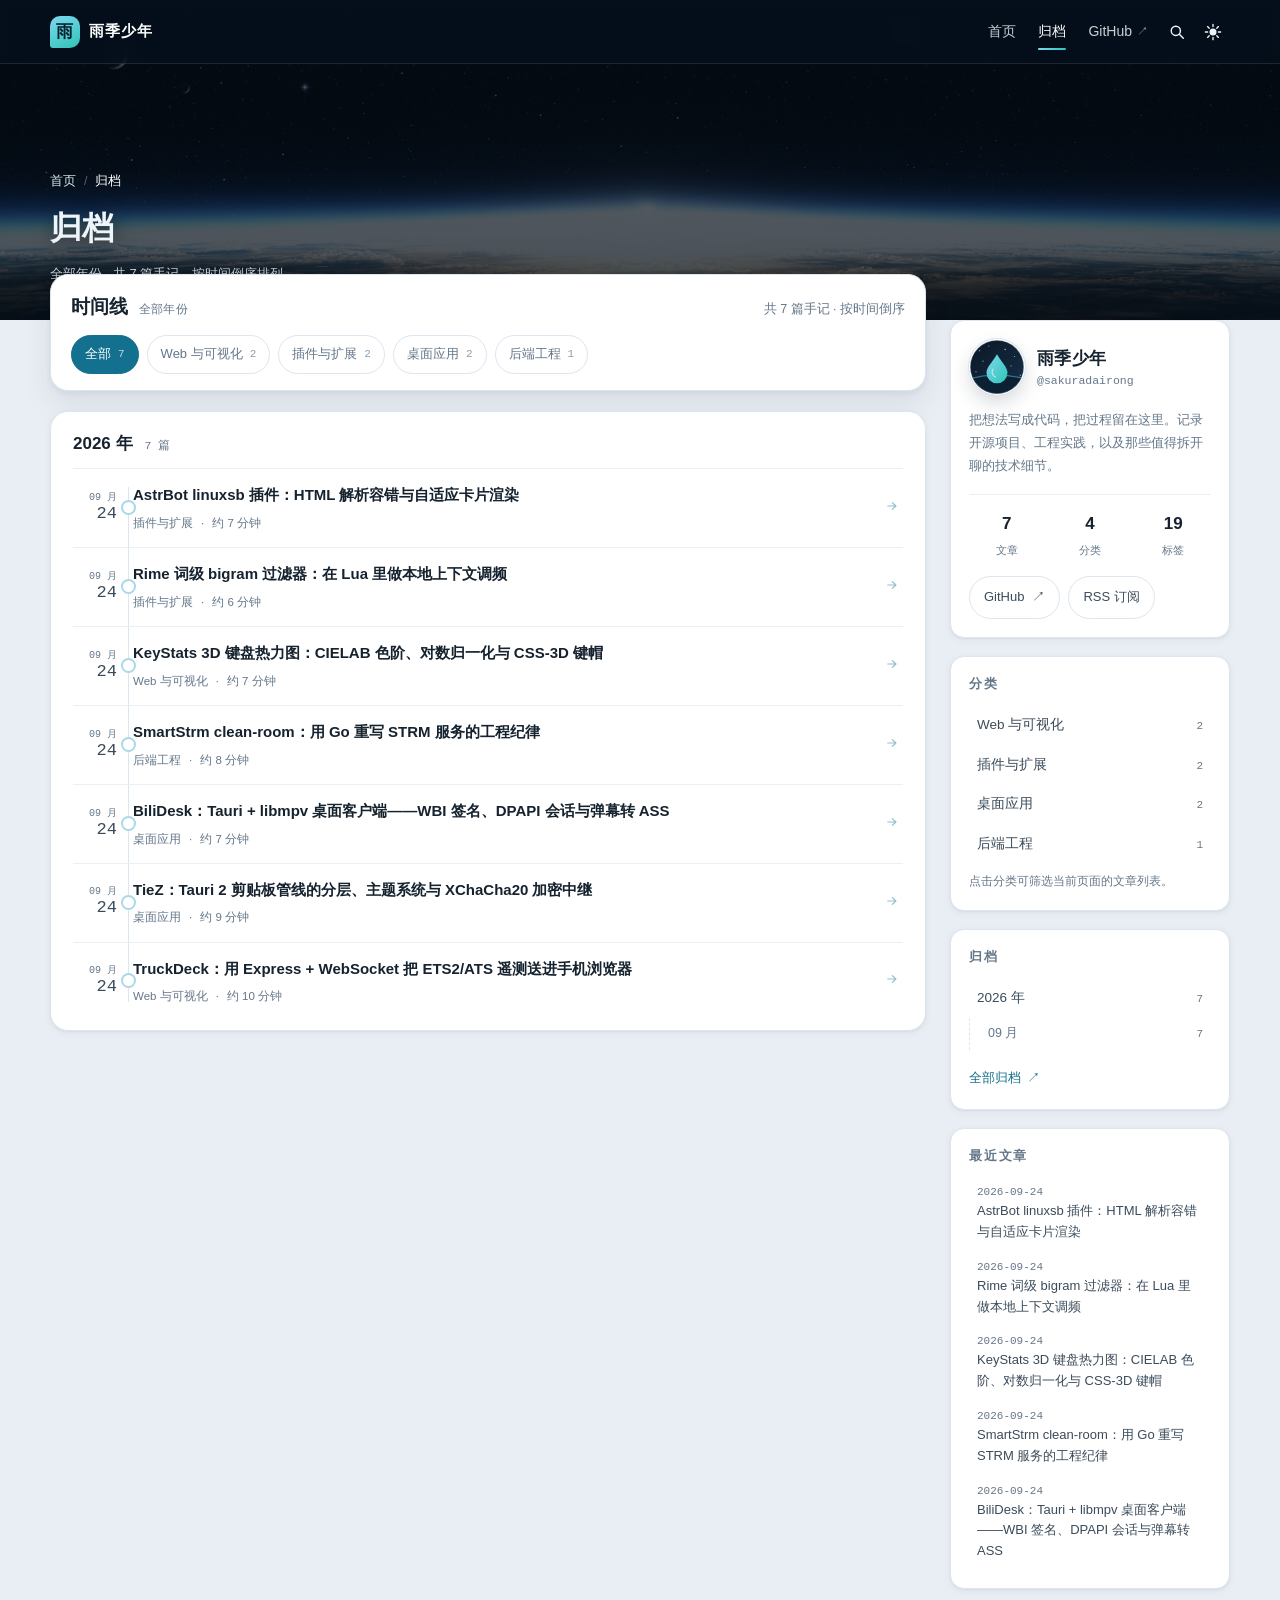
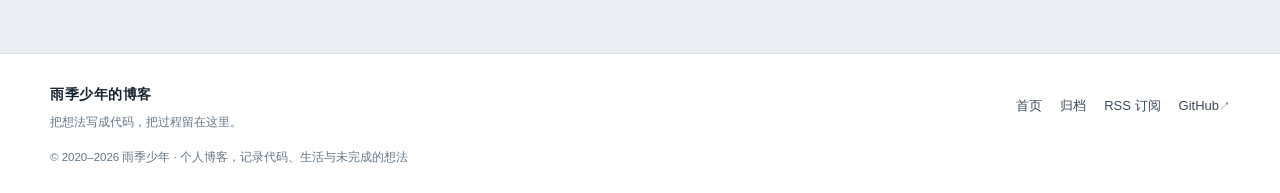
==== commit b179aa93: "Revamp original Landscape theme with illustrated posts and dark mode" ====
--- a/archives/index.html
+++ b/archives/index.html
@@ -3,12 +3,13 @@
 <head>
 <meta charset="utf-8">
 <meta name="viewport" content="width=device-width, initial-scale=1">
-<title>全部归档 | 雨季少年的博客</title>
-<meta name="description" content="记录代码里的思考，和把想法做成工具的过程。雨季少年的开源项目与开发手记。">
-<meta property="og:title" content="全部归档 | 雨季少年的博客">
+<meta name="color-scheme" content="light dark">
+<title>归档 · 全部年份 | 雨季少年的博客</title>
+<meta name="description" content="雨季少年的开源项目与开发手记：AstrBot 插件、Rime 输入法、Tauri 桌面端、Go 服务与前端可视化。">
+<meta property="og:title" content="归档 · 全部年份 | 雨季少年的博客">
 <meta property="og:type" content="website">
 <meta property="og:url" content="https://sakuradairong.github.io/archives/">
-<meta property="og:description" content="记录代码里的思考，和把想法做成工具的过程。雨季少年的开源项目与开发手记。">
+<meta property="og:description" content="雨季少年的开源项目与开发手记：AstrBot 插件、Rime 输入法、Tauri 桌面端、Go 服务与前端可视化。">
 <meta property="og:site_name" content="雨季少年的博客">
 <meta name="twitter:card" content="summary">
 <meta name="generator" content="Rain Notes / build_site.py">
@@ -17,15 +18,99 @@
 <link rel="icon" href="/favicon.png">
 <link rel="alternate" href="/atom.xml" title="雨季少年的博客" type="application/atom+xml">
 <link rel="stylesheet" href="/css/style.css">
+<script>(function(){try{var s=localStorage.getItem('rain-theme');var m=window.matchMedia&&window.matchMedia('(prefers-color-scheme: dark)').matches;var t=(s==='dark'||s==='light')?s:(m?'dark':'light');var r=document.documentElement;r.setAttribute('data-theme',t);if(s==='dark'||s==='light'){r.setAttribute('data-theme-choice','user');}}catch(e){}})();</script>
 <script src="/js/script.js" defer></script>
 </head>
-<body>
+<body class="page-archive">
 <a class="skip-link" href="#main">跳到正文</a>
-<header class="site-header"><div class="header-inner">
-<a class="brand" href="/" aria-label="雨季少年的博客首页"><span class="brand-mark" aria-hidden="true">雨</span><span>雨季少年<span class="brand-sub">代码与生活的切片</span></span></a>
-<nav aria-label="主导航"><a href="/">手记</a><a href="/archives/" aria-current=page>归档</a><a href="https://github.com/sakuradairong" target="_blank" rel="noopener">GitHub ↗</a><button class="search-trigger" type="button" data-open-search hidden><span aria-hidden="true">⌕</span> 搜索 <kbd>/</kbd></button></nav>
-</div></header>
-<main id="main" class="site-main" tabindex="-1"><section class="archive-intro"><span class="eyebrow">THE ARCHIVE</span><h1>时间里的脚印<span class="accent">。</span></h1><p>全部归档 · 共 7 篇手记，每一次探索都有迹可循。</p><a href="/archives/">浏览全部归档 ↗</a></section><section class="archive-group"><h2><a href="/archives/2026/">2026</a><span>7 篇手记</span></h2><a class="archive-row" href="/2026/09/24/astrbot-plugin-linuxsb/"><time datetime="2026-09-24T08:00:00.000Z">09.24</time><h3>AstrBot linuxsb 插件：HTML 解析容错与自适应卡片渲染</h3><span>插件与扩展</span><span aria-hidden="true">↗</span></a><a class="archive-row" href="/2026/09/24/rime-context-filter-bigram/"><time datetime="2026-09-24T07:00:00.000Z">09.24</time><h3>Rime 词级 bigram 过滤器：在 Lua 里做本地上下文调频</h3><span>插件与扩展</span><span aria-hidden="true">↗</span></a><a class="archive-row" href="/2026/09/24/keystats-3d-heatmap/"><time datetime="2026-09-24T06:00:00.000Z">09.24</time><h3>KeyStats 3D 键盘热力图：CIELAB 色阶、对数归一化与 CSS-3D 键帽</h3><span>Web 与可视化</span><span aria-hidden="true">↗</span></a><a class="archive-row" href="/2026/09/24/smartstrm-cleanroom-go/"><time datetime="2026-09-24T05:00:00.000Z">09.24</time><h3>SmartStrm clean-room：用 Go 重写 STRM 服务的工程纪律</h3><span>后端工程</span><span aria-hidden="true">↗</span></a><a class="archive-row" href="/2026/09/24/bilidesk-tauri-libmpv/"><time datetime="2026-09-24T03:00:00.000Z">09.24</time><h3>BiliDesk：Tauri + libmpv 桌面客户端——WBI 签名、DPAPI 会话与弹幕转 ASS</h3><span>桌面应用</span><span aria-hidden="true">↗</span></a><a class="archive-row" href="/2026/09/24/tiez-clipboard-tauri/"><time datetime="2026-09-24T02:00:00.000Z">09.24</time><h3>TieZ：Tauri 2 剪贴板管线的分层、主题系统与 XChaCha20 加密中继</h3><span>桌面应用</span><span aria-hidden="true">↗</span></a><a class="archive-row" href="/2026/09/24/truckdeck-telemetry-control/"><time datetime="2026-09-24T01:00:00.000Z">09.24</time><h3>TruckDeck：用 Express + WebSocket 把 ETS2/ATS 遥测送进手机浏览器</h3><span>Web 与可视化</span><span aria-hidden="true">↗</span></a></section></main>
-<footer class="site-footer"><div><a class="footer-brand" href="/">雨季少年<span> / </span>RAIN NOTES</a><p>在代码里探索，在文字里留痕。</p></div><div class="footer-right"><a href="/atom.xml">RSS 订阅 ↗</a><span>© 2020–2026 雨季少年</span></div></footer>
-<dialog id="search-dialog" aria-labelledby="search-title"><div class="search-heading"><h2 id="search-title">搜索手记</h2><button type="button" data-close-search aria-label="关闭搜索">✕</button></div><label class="sr-only" for="search-input">输入标题、技术或关键词</label><input id="search-input" type="search" placeholder="输入标题、技术或关键词…" autocomplete="off"><p id="search-status" role="status"></p><ul class="search-results"><li data-search="AstrBot linuxsb 插件：HTML 解析容错与自适应卡片渲染 一个把 linux.sb 帖子链接变成预览卡片的 AstrBot 插件。真正的工作量在解析容错、卡片自适应布局，以及&quot;宁可报错也不发空卡片&quot;的失败策略上。 Python, AstrBot, HTML"><a href="/2026/09/24/astrbot-plugin-linuxsb/"><span>插件与扩展 · 2026-09-24</span>AstrBot linuxsb 插件：HTML 解析容错与自适应卡片渲染</a></li><li data-search="Rime 词级 bigram 过滤器：在 Lua 里做本地上下文调频 rime_context_filter 是一个跑在 Rime 里的词级二元模型过滤器：按&quot;前一个词&quot;调整候选顺序，落盘与提权分离，热路径无磁盘 IO，保存走 tmp→校验→bak→替换。本文拆它的打分公式、生命周期钩子与原子落盘策略。 Lua, Rime, Bigram"><a href="/2026/09/24/rime-context-filter-bigram/"><span>插件与扩展 · 2026-09-24</span>Rime 词级 bigram 过滤器：在 Lua 里做本地上下文调频</a></li><li data-search="KeyStats 3D 键盘热力图：CIELAB 色阶、对数归一化与 CSS-3D 键帽 把 KeyStats 导出的 JSON 变成可交互的 3D 键盘热力图，难点不在 3D，而在数据清洗、组合键拆分、色阶的感知均匀性与键盘布局的坐标建模。本文逐层拆解这几个函数。 CSS 3D, TypeScript, 可视化"><a href="/2026/09/24/keystats-3d-heatmap/"><span>Web 与可视化 · 2026-09-24</span>KeyStats 3D 键盘热力图：CIELAB 色阶、对数归一化与 CSS-3D 键帽</a></li><li data-search="SmartStrm clean-room：用 Go 重写 STRM 服务的工程纪律 smartstrm-cleanroom 是 Go 从零实现的 STRM 生成、任务自动化与安全播放服务。比起功能清单，它更值得看的是纪律：严格配置校验、HMAC 签名播放、竞态测试、功能矩阵与&quot;未经验证不得标完成&quot;的完成规则。 Go, STRM, 工程实践"><a href="/2026/09/24/smartstrm-cleanroom-go/"><span>后端工程 · 2026-09-24</span>SmartStrm clean-room：用 Go 重写 STRM 服务的工程纪律</a></li><li data-search="BiliDesk：Tauri + libmpv 桌面客户端——WBI 签名、DPAPI 会话与弹幕转 ASS BiliDesk 是用 Tauri + React + libmpv 写的 Windows B 站桌面客户端。本文讲它怎么在 Rust 侧实现 WBI 签名、怎么用 DPAPI 保护登录态、怎么把弹幕转成 ASS 交给 mpv，以及为什么封面要走自定义协议。 Tauri, Rust, libmpv"><a href="/2026/09/24/bilidesk-tauri-libmpv/"><span>桌面应用 · 2026-09-24</span>BiliDesk：Tauri + libmpv 桌面客户端——WBI 签名、DPAPI 会话与弹幕转 ASS</a></li><li data-search="TieZ：Tauri 2 剪贴板管线的分层、主题系统与 XChaCha20 加密中继 TieZ 是一个 Tauri 2 + React + Rust 的跨平台剪贴板管理器，3.5 万行 Rust 里包含采集管线、SQLite 仓储、主题系统、WebDAV/MQTT 同步，以及一条刻意独立于云同步的加密中继通道。本文讲它的分层边界、主题令牌体系和中继的密码学设计。 Tauri, Rust, React"><a href="/2026/09/24/tiez-clipboard-tauri/"><span>桌面应用 · 2026-09-24</span>TieZ：Tauri 2 剪贴板管线的分层、主题系统与 XChaCha20 加密中继</a></li><li data-search="TruckDeck：用 Express + WebSocket 把 ETS2/ATS 遥测送进手机浏览器 TruckDeck 是一套跑在局域网 PC 上的 Node 服务，把 Euro Truck Simulator 2 / American Truck Simulator 的遥测推给手机浏览器，并把手机上的点按变成游戏按键。本文拆解它的模块划分、冻结的 WebSocket 契约、遥测与按键注入链路，以及&quot;绝不在 mock 模式下注入&quot;的边界设计。 Node.js, WebSocket, 遥测"><a href="/2026/09/24/truckdeck-telemetry-control/"><span>Web 与可视化 · 2026-09-24</span>TruckDeck：用 Express + WebSocket 把 ETS2/ATS 遥测送进手机浏览器</a></li></ul><p class="search-hint">按 Esc 关闭 · 搜索在本地完成</p></dialog>
+<nav class="topbar" aria-label="主导航">
+<div class="topbar-inner wrap">
+<a class="topbar-brand" href="/"><span class="brand-mark" aria-hidden="true">雨</span><span class="brand-text">雨季少年</span></a>
+<div class="topbar-actions">
+<a class="nav-link" href="/">首页</a>
+<a class="nav-link" href="/archives/" aria-current="page">归档</a>
+<a class="nav-link nav-ext" href="https://github.com/sakuradairong" target="_blank" rel="noopener">GitHub<span class="nav-ext-mark" aria-hidden="true">↗</span></a>
+<button class="icon-btn" type="button" data-open-search aria-label="搜索文章" hidden><svg viewBox="0 0 20 20" width="18" height="18" aria-hidden="true" focusable="false"><circle cx="8.7" cy="8.7" r="5.1" fill="none" stroke="currentColor" stroke-width="1.6"/><path d="M12.6 12.6 17 17" fill="none" stroke="currentColor" stroke-width="1.6" stroke-linecap="round"/></svg></button>
+<button class="icon-btn theme-toggle" type="button" data-theme-toggle aria-label="切换到深色模式" aria-pressed="false" hidden><svg viewBox="0 0 20 20" width="18" height="18" aria-hidden="true" focusable="false" class="icon-sun"><circle cx="10" cy="10" r="3.9" fill="currentColor"/><path d="M10 1.5V4M10 16v2.5M1.5 10H4M16 10h2.5M4 4l1.8 1.8M14.2 14.2 16 16M16 4l-1.8 1.8M5.8 14.2 4 16" fill="none" stroke="currentColor" stroke-width="1.5" stroke-linecap="round"/></svg><svg viewBox="0 0 20 20" width="18" height="18" aria-hidden="true" focusable="false" class="icon-moon"><path d="M15.8 13.2A6.6 6.6 0 0 1 7 4.3a6.8 6.8 0 1 0 8.8 8.9Z" fill="currentColor"/></svg></button>
+</div>
+</div>
+<div class="topbar-progress" aria-hidden="true"><span data-progress></span></div>
+</nav>
+<header class="hero hero--page hero--archive">
+<div class="hero-media" aria-hidden="true"></div>
+<div class="hero-inner wrap">
+<nav class="breadcrumb" aria-label="面包屑"><a href="/">首页</a><span class="crumb-sep" aria-hidden="true">/</span><span class="crumb-current">归档</span></nav>
+<h1 class="hero-title">归档</h1>
+<p class="hero-sub">全部年份 · 共 7 篇手记，按时间倒序排列。</p>
+</div>
+</header>
+<main id="main" class="site-main wrap" tabindex="-1"><div class="page-grid" data-filter-scope>
+<div class="page-main">
+<section class="toolbar" id="timeline" aria-labelledby="timeline-title">
+<div class="toolbar-head">
+<h2 id="timeline-title">时间线<span class="head-note">全部年份</span></h2>
+<p class="toolbar-meta" id="filter-status" role="status">共 7 篇手记 · 按时间倒序</p>
+</div>
+<div class="chips" data-filters role="group" aria-label="按分类筛选文章" hidden><button class="chip" type="button" data-filter="all" aria-pressed="true">全部<span class="chip-count">7</span></button><button class="chip" type="button" data-filter="Web 与可视化" aria-pressed="false">Web 与可视化<span class="chip-count">2</span></button><button class="chip" type="button" data-filter="插件与扩展" aria-pressed="false">插件与扩展<span class="chip-count">2</span></button><button class="chip" type="button" data-filter="桌面应用" aria-pressed="false">桌面应用<span class="chip-count">2</span></button><button class="chip" type="button" data-filter="后端工程" aria-pressed="false">后端工程<span class="chip-count">1</span></button></div>
+</section>
+<div class="timeline" data-filter-items><section class="tl-group" data-group><h2 class="tl-head">2026 年<span class="tl-count" data-count>7 篇</span></h2><ol class="tl-list"><li class="tl-item" data-item data-category="插件与扩展"><time datetime="2026-09-24T08:00:00.000Z"><span class="tl-month">09 月</span><span class="tl-day">24</span></time><div class="tl-body"><h3><a href="/2026/09/24/astrbot-plugin-linuxsb/">AstrBot linuxsb 插件：HTML 解析容错与自适应卡片渲染</a></h3><p class="tl-meta">插件与扩展<span aria-hidden="true">·</span>约 7 分钟</p></div><span class="tl-arrow" aria-hidden="true"><svg viewBox="0 0 20 20" width="14" height="14" aria-hidden="true" focusable="false"><path d="M4 10h11M10.4 5.2 15.6 10l-5.2 4.8" fill="none" stroke="currentColor" stroke-width="1.7" stroke-linecap="round" stroke-linejoin="round"/></svg></span></li><li class="tl-item" data-item data-category="插件与扩展"><time datetime="2026-09-24T07:00:00.000Z"><span class="tl-month">09 月</span><span class="tl-day">24</span></time><div class="tl-body"><h3><a href="/2026/09/24/rime-context-filter-bigram/">Rime 词级 bigram 过滤器：在 Lua 里做本地上下文调频</a></h3><p class="tl-meta">插件与扩展<span aria-hidden="true">·</span>约 6 分钟</p></div><span class="tl-arrow" aria-hidden="true"><svg viewBox="0 0 20 20" width="14" height="14" aria-hidden="true" focusable="false"><path d="M4 10h11M10.4 5.2 15.6 10l-5.2 4.8" fill="none" stroke="currentColor" stroke-width="1.7" stroke-linecap="round" stroke-linejoin="round"/></svg></span></li><li class="tl-item" data-item data-category="Web 与可视化"><time datetime="2026-09-24T06:00:00.000Z"><span class="tl-month">09 月</span><span class="tl-day">24</span></time><div class="tl-body"><h3><a href="/2026/09/24/keystats-3d-heatmap/">KeyStats 3D 键盘热力图：CIELAB 色阶、对数归一化与 CSS-3D 键帽</a></h3><p class="tl-meta">Web 与可视化<span aria-hidden="true">·</span>约 7 分钟</p></div><span class="tl-arrow" aria-hidden="true"><svg viewBox="0 0 20 20" width="14" height="14" aria-hidden="true" focusable="false"><path d="M4 10h11M10.4 5.2 15.6 10l-5.2 4.8" fill="none" stroke="currentColor" stroke-width="1.7" stroke-linecap="round" stroke-linejoin="round"/></svg></span></li><li class="tl-item" data-item data-category="后端工程"><time datetime="2026-09-24T05:00:00.000Z"><span class="tl-month">09 月</span><span class="tl-day">24</span></time><div class="tl-body"><h3><a href="/2026/09/24/smartstrm-cleanroom-go/">SmartStrm clean-room：用 Go 重写 STRM 服务的工程纪律</a></h3><p class="tl-meta">后端工程<span aria-hidden="true">·</span>约 8 分钟</p></div><span class="tl-arrow" aria-hidden="true"><svg viewBox="0 0 20 20" width="14" height="14" aria-hidden="true" focusable="false"><path d="M4 10h11M10.4 5.2 15.6 10l-5.2 4.8" fill="none" stroke="currentColor" stroke-width="1.7" stroke-linecap="round" stroke-linejoin="round"/></svg></span></li><li class="tl-item" data-item data-category="桌面应用"><time datetime="2026-09-24T03:00:00.000Z"><span class="tl-month">09 月</span><span class="tl-day">24</span></time><div class="tl-body"><h3><a href="/2026/09/24/bilidesk-tauri-libmpv/">BiliDesk：Tauri + libmpv 桌面客户端——WBI 签名、DPAPI 会话与弹幕转 ASS</a></h3><p class="tl-meta">桌面应用<span aria-hidden="true">·</span>约 7 分钟</p></div><span class="tl-arrow" aria-hidden="true"><svg viewBox="0 0 20 20" width="14" height="14" aria-hidden="true" focusable="false"><path d="M4 10h11M10.4 5.2 15.6 10l-5.2 4.8" fill="none" stroke="currentColor" stroke-width="1.7" stroke-linecap="round" stroke-linejoin="round"/></svg></span></li><li class="tl-item" data-item data-category="桌面应用"><time datetime="2026-09-24T02:00:00.000Z"><span class="tl-month">09 月</span><span class="tl-day">24</span></time><div class="tl-body"><h3><a href="/2026/09/24/tiez-clipboard-tauri/">TieZ：Tauri 2 剪贴板管线的分层、主题系统与 XChaCha20 加密中继</a></h3><p class="tl-meta">桌面应用<span aria-hidden="true">·</span>约 9 分钟</p></div><span class="tl-arrow" aria-hidden="true"><svg viewBox="0 0 20 20" width="14" height="14" aria-hidden="true" focusable="false"><path d="M4 10h11M10.4 5.2 15.6 10l-5.2 4.8" fill="none" stroke="currentColor" stroke-width="1.7" stroke-linecap="round" stroke-linejoin="round"/></svg></span></li><li class="tl-item" data-item data-category="Web 与可视化"><time datetime="2026-09-24T01:00:00.000Z"><span class="tl-month">09 月</span><span class="tl-day">24</span></time><div class="tl-body"><h3><a href="/2026/09/24/truckdeck-telemetry-control/">TruckDeck：用 Express + WebSocket 把 ETS2/ATS 遥测送进手机浏览器</a></h3><p class="tl-meta">Web 与可视化<span aria-hidden="true">·</span>约 10 分钟</p></div><span class="tl-arrow" aria-hidden="true"><svg viewBox="0 0 20 20" width="14" height="14" aria-hidden="true" focusable="false"><path d="M4 10h11M10.4 5.2 15.6 10l-5.2 4.8" fill="none" stroke="currentColor" stroke-width="1.7" stroke-linecap="round" stroke-linejoin="round"/></svg></span></li></ol></section></div>
+</div>
+<aside class="sidebar sidebar--archive"><section class="widget widget-author">
+<div class="author-top">
+<img class="author-avatar" src="/css/images/avatar.svg" alt="" width="60" height="60" loading="lazy" decoding="async">
+<div class="author-id">
+<h2 class="widget-title">雨季少年</h2>
+<p class="author-handle">@sakuradairong</p>
+</div>
+</div>
+<p class="author-bio">把想法写成代码，把过程留在这里。记录开源项目、工程实践，以及那些值得拆开聊的技术细节。</p>
+<ul class="author-stats">
+<li><strong>7</strong><span>文章</span></li>
+<li><strong>4</strong><span>分类</span></li>
+<li><strong>19</strong><span>标签</span></li>
+</ul>
+<a class="btn-ghost" href="https://github.com/sakuradairong" target="_blank" rel="noopener">GitHub<span aria-hidden="true">↗</span></a><a class="btn-ghost" href="/atom.xml">RSS 订阅</a>
+</section><section class="widget widget-cats">
+<h2 class="widget-title">分类</h2>
+<ul class="widget-list"><li><a href="#timeline" data-filter-value="Web 与可视化"><span class="widget-label">Web 与可视化</span><span class="widget-count">2</span></a></li><li><a href="#timeline" data-filter-value="插件与扩展"><span class="widget-label">插件与扩展</span><span class="widget-count">2</span></a></li><li><a href="#timeline" data-filter-value="桌面应用"><span class="widget-label">桌面应用</span><span class="widget-count">2</span></a></li><li><a href="#timeline" data-filter-value="后端工程"><span class="widget-label">后端工程</span><span class="widget-count">1</span></a></li></ul>
+<p class="widget-hint" data-filter-hint hidden>点击分类可筛选当前页面的文章列表。</p>
+</section><section class="widget widget-archive">
+<h2 class="widget-title">归档</h2>
+<ul class="widget-list widget-list--tree"><li><a href="/archives/2026/"><span class="widget-label">2026 年</span><span class="widget-count">7</span></a><ul class="archive-months"><li><a href="/archives/2026/09/"><span class="widget-label">09 月</span><span class="widget-count">7</span></a></li></ul></li></ul>
+<a class="widget-more" href="/archives/">全部归档<span aria-hidden="true">↗</span></a>
+</section><section class="widget widget-recent">
+<h2 class="widget-title">最近文章</h2>
+<ol class="recent-list"><li><a href="/2026/09/24/astrbot-plugin-linuxsb/"><time datetime="2026-09-24T08:00:00.000Z">2026-09-24</time><span class="recent-title">AstrBot linuxsb 插件：HTML 解析容错与自适应卡片渲染</span></a></li><li><a href="/2026/09/24/rime-context-filter-bigram/"><time datetime="2026-09-24T07:00:00.000Z">2026-09-24</time><span class="recent-title">Rime 词级 bigram 过滤器：在 Lua 里做本地上下文调频</span></a></li><li><a href="/2026/09/24/keystats-3d-heatmap/"><time datetime="2026-09-24T06:00:00.000Z">2026-09-24</time><span class="recent-title">KeyStats 3D 键盘热力图：CIELAB 色阶、对数归一化与 CSS-3D 键帽</span></a></li><li><a href="/2026/09/24/smartstrm-cleanroom-go/"><time datetime="2026-09-24T05:00:00.000Z">2026-09-24</time><span class="recent-title">SmartStrm clean-room：用 Go 重写 STRM 服务的工程纪律</span></a></li><li><a href="/2026/09/24/bilidesk-tauri-libmpv/"><time datetime="2026-09-24T03:00:00.000Z">2026-09-24</time><span class="recent-title">BiliDesk：Tauri + libmpv 桌面客户端——WBI 签名、DPAPI 会话与弹幕转 ASS</span></a></li></ol>
+</section></aside>
+</div></main>
+<footer class="site-footer">
+<div class="wrap footer-inner">
+<div class="footer-brand">
+<a href="/">雨季少年的博客</a>
+<p>把想法写成代码，把过程留在这里。</p>
+</div>
+<nav class="footer-nav" aria-label="页脚导航">
+<a href="/">首页</a>
+<a href="/archives/">归档</a>
+<a href="/atom.xml">RSS 订阅</a>
+<a href="https://github.com/sakuradairong" target="_blank" rel="noopener">GitHub<span class="nav-ext-mark" aria-hidden="true">↗</span></a>
+</nav>
+<p class="footer-note">© 2020–2026 雨季少年 · 个人博客，记录代码、生活与未完成的想法</p>
+</div>
+</footer>
+<button class="to-top" type="button" data-to-top aria-label="回到页面顶部" hidden><svg viewBox="0 0 20 20" width="18" height="18" aria-hidden="true" focusable="false"><path d="M10 16.5V4M4.6 9.4 10 4l5.4 5.4" fill="none" stroke="currentColor" stroke-width="1.7" stroke-linecap="round" stroke-linejoin="round"/></svg></button>
+<dialog id="search-dialog" aria-labelledby="search-title">
+<div class="search-head">
+<h2 id="search-title">搜索文章</h2>
+<button class="icon-btn" type="button" data-close-search aria-label="关闭搜索"><span aria-hidden="true">✕</span></button>
+</div>
+<div class="search-field">
+<span class="search-field-icon" aria-hidden="true"><svg viewBox="0 0 20 20" width="18" height="18" aria-hidden="true" focusable="false"><circle cx="8.7" cy="8.7" r="5.1" fill="none" stroke="currentColor" stroke-width="1.6"/><path d="M12.6 12.6 17 17" fill="none" stroke="currentColor" stroke-width="1.6" stroke-linecap="round"/></svg></span>
+<label class="sr-only" for="search-input">输入标题、分类、标签或关键词</label>
+<input id="search-input" type="search" placeholder="输入标题、标签或关键词…" autocomplete="off" spellcheck="false">
+</div>
+<p id="search-status" class="search-status" role="status"></p>
+<ul class="search-results"><li class="search-item" data-search="AstrBot linuxsb 插件：HTML 解析容错与自适应卡片渲染 一个把 linux.sb 帖子链接变成预览卡片的 AstrBot 插件。真正的工作量在解析容错、卡片自适应布局，以及&quot;宁可报错也不发空卡片&quot;的失败策略上。 插件与扩展 Python, AstrBot, HTML"><a href="/2026/09/24/astrbot-plugin-linuxsb/"><span class="search-meta">插件与扩展 · 2026-09-24 · 约 7 分钟</span><span class="search-title">AstrBot linuxsb 插件：HTML 解析容错与自适应卡片渲染</span></a></li><li class="search-item" data-search="Rime 词级 bigram 过滤器：在 Lua 里做本地上下文调频 rime_context_filter 是一个跑在 Rime 里的词级二元模型过滤器：按&quot;前一个词&quot;调整候选顺序，落盘与提权分离，热路径无磁盘 IO，保存走 tmp→校验→bak→替换。本文拆它的打分公式、生命周期钩子与原子落盘策略。 插件与扩展 Lua, Rime, Bigram"><a href="/2026/09/24/rime-context-filter-bigram/"><span class="search-meta">插件与扩展 · 2026-09-24 · 约 6 分钟</span><span class="search-title">Rime 词级 bigram 过滤器：在 Lua 里做本地上下文调频</span></a></li><li class="search-item" data-search="KeyStats 3D 键盘热力图：CIELAB 色阶、对数归一化与 CSS-3D 键帽 把 KeyStats 导出的 JSON 变成可交互的 3D 键盘热力图，难点不在 3D，而在数据清洗、组合键拆分、色阶的感知均匀性与键盘布局的坐标建模。本文逐层拆解这几个函数。 Web 与可视化 CSS 3D, TypeScript, 可视化"><a href="/2026/09/24/keystats-3d-heatmap/"><span class="search-meta">Web 与可视化 · 2026-09-24 · 约 7 分钟</span><span class="search-title">KeyStats 3D 键盘热力图：CIELAB 色阶、对数归一化与 CSS-3D 键帽</span></a></li><li class="search-item" data-search="SmartStrm clean-room：用 Go 重写 STRM 服务的工程纪律 smartstrm-cleanroom 是 Go 从零实现的 STRM 生成、任务自动化与安全播放服务。比起功能清单，它更值得看的是纪律：严格配置校验、HMAC 签名播放、竞态测试、功能矩阵与&quot;未经验证不得标完成&quot;的完成规则。 后端工程 Go, STRM, 工程实践"><a href="/2026/09/24/smartstrm-cleanroom-go/"><span class="search-meta">后端工程 · 2026-09-24 · 约 8 分钟</span><span class="search-title">SmartStrm clean-room：用 Go 重写 STRM 服务的工程纪律</span></a></li><li class="search-item" data-search="BiliDesk：Tauri + libmpv 桌面客户端——WBI 签名、DPAPI 会话与弹幕转 ASS BiliDesk 是用 Tauri + React + libmpv 写的 Windows B 站桌面客户端。本文讲它怎么在 Rust 侧实现 WBI 签名、怎么用 DPAPI 保护登录态、怎么把弹幕转成 ASS 交给 mpv，以及为什么封面要走自定义协议。 桌面应用 Tauri, Rust, libmpv"><a href="/2026/09/24/bilidesk-tauri-libmpv/"><span class="search-meta">桌面应用 · 2026-09-24 · 约 7 分钟</span><span class="search-title">BiliDesk：Tauri + libmpv 桌面客户端——WBI 签名、DPAPI 会话与弹幕转 ASS</span></a></li><li class="search-item" data-search="TieZ：Tauri 2 剪贴板管线的分层、主题系统与 XChaCha20 加密中继 TieZ 是一个 Tauri 2 + React + Rust 的跨平台剪贴板管理器，3.5 万行 Rust 里包含采集管线、SQLite 仓储、主题系统、WebDAV/MQTT 同步，以及一条刻意独立于云同步的加密中继通道。本文讲它的分层边界、主题令牌体系和中继的密码学设计。 桌面应用 Tauri, Rust, React"><a href="/2026/09/24/tiez-clipboard-tauri/"><span class="search-meta">桌面应用 · 2026-09-24 · 约 9 分钟</span><span class="search-title">TieZ：Tauri 2 剪贴板管线的分层、主题系统与 XChaCha20 加密中继</span></a></li><li class="search-item" data-search="TruckDeck：用 Express + WebSocket 把 ETS2/ATS 遥测送进手机浏览器 TruckDeck 是一套跑在局域网 PC 上的 Node 服务，把 Euro Truck Simulator 2 / American Truck Simulator 的遥测推给手机浏览器，并把手机上的点按变成游戏按键。本文拆解它的模块划分、冻结的 WebSocket 契约、遥测与按键注入链路，以及&quot;绝不在 mock 模式下注入&quot;的边界设计。 Web 与可视化 Node.js, WebSocket, 遥测"><a href="/2026/09/24/truckdeck-telemetry-control/"><span class="search-meta">Web 与可视化 · 2026-09-24 · 约 10 分钟</span><span class="search-title">TruckDeck：用 Express + WebSocket 把 ETS2/ATS 遥测送进手机浏览器</span></a></li></ul>
+<p class="search-hint">按 <kbd>/</kbd> 打开搜索，<kbd>Esc</kbd> 关闭；多个关键词用空格分隔，搜索在本地完成。</p>
+</dialog>
 </body></html>
--- a/css/style.css
+++ b/css/style.css
@@ -1,1103 +1,1248 @@
+/* ==========================================================================
+   雨季少年的博客 — 复刻并扩展原 Hexo Landscape 主题的视觉语言
+   页面由 tools/build_site.py 生成；本文件是唯一样式入口，无外部字体或依赖
+   ========================================================================== */
+
+/* --- 设计变量：浅色（默认） ---------------------------------------------- */
 :root {
-  --paper:#f8f8f3;
-  --white:#fff;
-  --ink:#252f2b;
-  --muted:#747970;
-  --green:#376653;
-  --line:#e0e3d9;
-  --soft:#edf0e7;
-  --mono:ui-monospace,SFMono-Regular,Consolas,monospace
-}
-* {
-  box-sizing:border-box
-}
+  color-scheme: light;
+  --font-sans: -apple-system, BlinkMacSystemFont, "Segoe UI", "PingFang SC",
+    "Hiragino Sans GB", "Microsoft YaHei", "Noto Sans SC", sans-serif;
+  --font-mono: ui-monospace, SFMono-Regular, "SF Mono", Menlo, Consolas,
+    "Liberation Mono", monospace;
+
+  --bg: #e9eef4;
+  --bg-deep: #dfe7ef;
+  --surface: #ffffff;
+  --surface-2: #f4f8fb;
+  --ink: #16232f;
+  --ink-soft: #3b4b5a;
+  --muted: #64778a;
+  --line: #dde5ee;
+  --line-soft: #eaf0f6;
+  --accent: #14708f;
+  --accent-strong: #0d5372;
+  --accent-soft: #e2f1f7;
+  --accent-line: #a9d8e8;
+  --night: #0a1622;
+  --shadow-sm: 0 1px 2px rgba(14, 32, 48, .05), 0 2px 8px rgba(14, 32, 48, .05);
+  --shadow-md: 0 2px 6px rgba(14, 32, 48, .06), 0 14px 30px rgba(14, 32, 48, .08);
+  --shadow-lg: 0 4px 10px rgba(14, 32, 48, .08), 0 26px 50px rgba(14, 32, 48, .12);
+
+  --radius-lg: 18px;
+  --radius: 14px;
+  --radius-sm: 9px;
+
+  --wrap: 1180px;
+  --gutter: 22px;
+  --sidebar-w: 280px;
+  --grid-gap: 24px;
+
+  --nav-h: 60px;
+  --hero-h: clamp(260px, 76vw, 310px);
+  --hero-h-post: 250px;
+  --overlap: 26px;
+}
+
+/* --- 设计变量：深色 ------------------------------------------------------ */
+html[data-theme="dark"] {
+  color-scheme: dark;
+  --bg: #0b131c;
+  --bg-deep: #080f16;
+  --surface: #111c27;
+  --surface-2: #16232f;
+  --ink: #e9f1f7;
+  --ink-soft: #c4d2de;
+  --muted: #93a7b9;
+  --line: #202e3c;
+  --line-soft: #1a2734;
+  --accent: #66cdea;
+  --accent-strong: #96e2f6;
+  --accent-soft: #16313d;
+  --accent-line: #2c5f73;
+  --night: #050c14;
+  --shadow-sm: 0 1px 2px rgba(0, 0, 0, .4);
+  --shadow-md: 0 2px 6px rgba(0, 0, 0, .45), 0 14px 30px rgba(0, 0, 0, .35);
+  --shadow-lg: 0 4px 12px rgba(0, 0, 0, .5), 0 26px 54px rgba(0, 0, 0, .45);
+}
+
+/* --- 基础 ---------------------------------------------------------------- */
+*, *::before, *::after { box-sizing: border-box; }
+
 html {
-  scroll-behavior:smooth;
-  scroll-padding-top:28px
-}
+  scroll-behavior: smooth;
+  scroll-padding-top: calc(var(--nav-h) + 18px);
+  -webkit-text-size-adjust: 100%;
+}
+
 body {
-  margin:0;
-  background:var(--paper);
-  color:var(--ink);
-  font-family:-apple-system,BlinkMacSystemFont,"Segoe UI","PingFang SC","Microsoft YaHei",sans-serif;
-  font-size:15px;
-  line-height:1.7
-}
-a {
-  color:inherit;
-  text-decoration:none
-}
-button,input {
-  font:inherit
-}
-button,a,input {
-  -webkit-tap-highlight-color:transparent
-}
-button {
-  cursor:pointer
-}
-a,button {
-  transition:color .18s,background .18s,border-color .18s
-}
-a:hover {
-  color:var(--green)
-}
-button:focus-visible,a:focus-visible,input:focus-visible {
-  outline:2px solid var(--green);
-  outline-offset:5px
-}
-button {
-  color:inherit
-}
-::selection {
-  background:#d6e5d7
-}
-[hidden] {
-  display:none!important
-}
+  margin: 0;
+  background: var(--bg);
+  color: var(--ink);
+  font-family: var(--font-sans);
+  font-size: 16px;
+  line-height: 1.75;
+  overflow-wrap: break-word;
+}
+
+body.page-home { background: linear-gradient(180deg, var(--bg-deep) 0, var(--bg) 520px); }
+
+h1, h2, h3, h4 { line-height: 1.45; margin: 0; font-weight: 650; }
+p { margin: 0 0 1em; }
+img, svg, video { max-width: 100%; }
+
+a { color: inherit; text-decoration: none; }
+a:hover { color: var(--accent); }
+
+button { font: inherit; color: inherit; cursor: pointer; }
+input { font: inherit; }
+
+:focus-visible {
+  outline: 2px solid var(--accent);
+  outline-offset: 3px;
+  border-radius: 4px;
+}
+
+::selection { background: rgba(20, 112, 143, .18); }
+
+[hidden] { display: none !important; }
+
+kbd {
+  font: 11px/1.4 var(--font-mono);
+  padding: 1px 6px;
+  border: 1px solid var(--line);
+  border-bottom-width: 2px;
+  border-radius: 5px;
+  background: var(--surface-2);
+  color: var(--ink-soft);
+}
+
+code {
+  font-family: var(--font-mono);
+  font-size: .88em;
+  background: var(--surface-2);
+  border: 1px solid var(--line-soft);
+  border-radius: 5px;
+  padding: 1px 5px;
+}
+
+.wrap {
+  width: 100%;
+  max-width: calc(var(--wrap) + var(--gutter) * 2);
+  margin-inline: auto;
+  padding-inline: var(--gutter);
+}
+
 .sr-only {
-  position:absolute;
-  width:1px;
-  height:1px;
-  padding:0;
-  overflow:hidden;
-  clip-path:inset(50%);
-  white-space:nowrap
-}
+  position: absolute;
+  width: 1px;
+  height: 1px;
+  padding: 0;
+  margin: -1px;
+  overflow: hidden;
+  clip-path: inset(50%);
+  white-space: nowrap;
+}
+
 .skip-link {
-  position:fixed;
-  top:-70px;
-  left:20px;
-  z-index:20;
-  background:var(--green);
-  color:white;
-  padding:12px
-}
-.skip-link:focus {
-  top:12px
-}
-.site-header {
-  border-bottom:1px solid var(--line)
-}
-.header-inner,.site-main,.site-footer {
-  max-width:1180px;
-  margin:auto
-}
-.header-inner {
-  height:98px;
-  display:flex;
-  justify-content:space-between;
-  align-items:center
-}
-.brand {
-  display:flex;
-  align-items:center;
-  gap:13px;
-  font-size:19px;
-  font-weight:650;
-  letter-spacing:1px
-}
+  position: fixed;
+  top: -80px;
+  left: 16px;
+  z-index: 200;
+  background: var(--accent);
+  color: #fff;
+  padding: 10px 16px;
+  border-radius: 0 0 10px 10px;
+  font-size: 14px;
+  transition: top .18s ease;
+}
+.skip-link:focus { top: 0; color: #fff; }
+
+/* --- 通用小控件 ---------------------------------------------------------- */
+.icon-btn {
+  display: inline-flex;
+  align-items: center;
+  justify-content: center;
+  width: 34px;
+  height: 34px;
+  padding: 0;
+  background: transparent;
+  border: 1px solid transparent;
+  border-radius: 9px;
+  color: inherit;
+  transition: background .18s, border-color .18s, color .18s;
+}
+.icon-btn:hover { background: rgba(255, 255, 255, .16); border-color: rgba(255, 255, 255, .24); }
+
+.icon-moon { display: none; }
+html[data-theme="dark"] .icon-sun { display: none; }
+html[data-theme="dark"] .icon-moon { display: block; }
+
+.btn-ghost {
+  display: inline-flex;
+  align-items: center;
+  gap: 8px;
+  padding: 9px 14px;
+  border: 1px solid var(--line);
+  border-radius: 999px;
+  background: var(--surface);
+  color: var(--ink-soft);
+  font-size: 13px;
+  transition: border-color .18s, color .18s, background .18s;
+}
+.btn-ghost:hover {
+  border-color: var(--accent-line);
+  background: var(--accent-soft);
+  color: var(--accent-strong);
+}
+
+.chip {
+  display: inline-flex;
+  align-items: center;
+  gap: 7px;
+  padding: 7px 13px;
+  border: 1px solid var(--line);
+  border-radius: 999px;
+  background: var(--surface);
+  color: var(--muted);
+  font-size: 13px;
+  transition: background .18s, border-color .18s, color .18s;
+}
+.chip:hover { border-color: var(--accent-line); color: var(--accent-strong); }
+.chip[aria-pressed="true"] {
+  background: var(--accent);
+  border-color: var(--accent);
+  color: #fff;
+}
+.chip-count { font: 11px var(--font-mono); opacity: .72; }
+
+/* --- 顶部导航：覆盖在头图上，滚动后吸顶 ---------------------------------- */
+.topbar {
+  position: sticky;
+  top: 0;
+  z-index: 60;
+  height: var(--nav-h);
+  margin-bottom: calc(var(--nav-h) * -1);
+  background: rgba(9, 19, 31, .55);
+  -webkit-backdrop-filter: blur(10px) saturate(140%);
+  backdrop-filter: blur(10px) saturate(140%);
+  border-bottom: 1px solid rgba(255, 255, 255, .1);
+  color: #eef5fa;
+  transition: background .25s ease, box-shadow .25s ease;
+}
+.no-backdrop .topbar { background: rgba(9, 19, 31, .8); }
+.topbar.is-scrolled {
+  background: rgba(8, 17, 28, .9);
+  box-shadow: 0 8px 26px rgba(8, 20, 32, .3);
+}
+
+.topbar-inner {
+  height: 100%;
+  display: flex;
+  align-items: center;
+  justify-content: space-between;
+  gap: 10px;
+  min-width: 0;
+}
+
+.topbar-brand {
+  display: inline-flex;
+  align-items: center;
+  gap: 9px;
+  min-width: 0;
+  font-size: 15px;
+  font-weight: 600;
+  letter-spacing: .06em;
+  color: #fff;
+}
+.topbar-brand:hover { color: #fff; }
 .brand-mark {
-  display:grid;
-  place-items:center;
-  background:var(--green);
-  color:#fff;
-  width:42px;
-  height:46px;
-  border-radius:12px 12px 12px 3px;
-  font-family:serif;
-  font-size:26px;
-  font-weight:400
-}
-.brand-sub {
-  display:block;
-  font-size:10px;
-  color:var(--muted);
-  font-weight:400;
-  letter-spacing:2px;
-  margin-top:1px
-}
-.header-inner nav {
-  display:flex;
-  align-items:center;
-  gap:32px;
-  font-size:13px
-}
-.header-inner nav>a {
-  padding:7px 0
-}
-.header-inner nav>a[aria-current] {
-  color:var(--green);
-  border-bottom:2px solid var(--green)
-}
-.search-trigger {
-  display:flex;
-  align-items:center;
-  gap:10px;
-  background:transparent;
-  border:1px solid var(--line);
-  border-radius:6px;
-  padding:5px 10px;
-  color:#636c64
-}
-.search-trigger>span {
-  font-size:23px;
-  line-height:1
-}
-.search-trigger kbd {
-  font:11px var(--mono);
-  border:1px solid var(--line);
-  border-radius:3px;
-  padding:0 5px;
-  margin-left:13px
-}
+  display: grid;
+  place-items: center;
+  width: 30px;
+  height: 32px;
+  flex: none;
+  border-radius: 10px 10px 10px 3px;
+  background: linear-gradient(150deg, #7fd8f0, #2ec4b6);
+  color: #06202e;
+  font-size: 17px;
+  font-weight: 600;
+}
+.brand-text { white-space: nowrap; }
+
+.topbar-actions { display: flex; align-items: center; gap: 2px; }
+.nav-link {
+  position: relative;
+  display: inline-flex;
+  align-items: center;
+  gap: 5px;
+  padding: 7px 10px;
+  border-radius: 8px;
+  font-size: 14px;
+  color: rgba(238, 245, 250, .84);
+  transition: background .18s, color .18s;
+}
+.nav-link:hover { background: rgba(255, 255, 255, .14); color: #fff; }
+.nav-link[aria-current="page"] { color: #fff; }
+.nav-link[aria-current="page"]::after {
+  content: "";
+  position: absolute;
+  left: 10px;
+  right: 10px;
+  bottom: 1px;
+  height: 2px;
+  border-radius: 2px;
+  background: linear-gradient(90deg, #7fd8f0, #2ec4b6);
+}
+.nav-ext-mark { font-size: 11px; opacity: .8; }
+
+.topbar-progress {
+  position: absolute;
+  left: 0;
+  right: 0;
+  bottom: -1px;
+  height: 2px;
+  overflow: hidden;
+}
+.topbar-progress > span {
+  display: block;
+  width: 0;
+  height: 100%;
+  background: linear-gradient(90deg, #7fd8f0, #2ec4b6);
+}
+
+/* --- 头图（原 Landscape banner.jpg） ------------------------------------ */
 .hero {
-  display:grid;
-  grid-template-columns:1.35fr 1fr;
-  align-items:center;
-  gap:80px;
-  padding:75px 0 66px
-}
-.eyebrow {
-  font:10px var(--mono);
-  letter-spacing:2px;
-  color:var(--green);
-  display:flex;
-  gap:9px;
-  align-items:center
-}
-.status-dot {
-  width:6px;
-  height:6px;
-  border-radius:50%;
-  background:var(--green);
-  display:inline-block;
-  flex-shrink:0
-}
-.hero h1 {
-  font-size:46px;
-  line-height:1.5;
-  letter-spacing:-1.8px;
-  font-weight:650;
-  margin:24px 0 20px
-}
-.accent {
-  color:var(--green)
-}
-.hero-copy>p {
-  font-size:14px;
-  line-height:2;
-  color:var(--muted);
-  max-width:460px;
-  margin:0 0 28px
-}
-.primary-link {
-  display:inline-flex;
-  gap:38px;
-  align-items:center;
-  background:var(--green);
-  border:1px solid var(--green);
-  color:#fff;
-  padding:11px 21px;
-  border-radius:5px;
-  font-size:13px
-}
-.primary-link:hover {
-  background:#264d3d;
-  color:#fff
-}
-.hero-art {
-  position:relative;
-  isolation:isolate;
-  height:320px;
-  overflow:hidden;
-  background:#edf0e6;
-  border:1px solid #dde2d4;
-  border-radius:140px 140px 8px 8px;
-  color:var(--green)
-}
-.art-grid {
-  position:absolute;
-  inset:0;
-  background-image:linear-gradient(#69826612 1px,transparent 1px),linear-gradient(90deg,#69826612 1px,transparent 1px);
-  background-size:25px 25px;
-  z-index:-1
-}
-.art-label {
-  position:absolute;
-  top:31px;
-  width:100%;
-  text-align:center;
-  font:9px var(--mono);
-  letter-spacing:2px
-}
-.orbit {
-  position:absolute;
-  border:1px solid #8aa1836b;
-  border-radius:50%;
-  left:50%;
-  top:44%;
-  width:290px;
-  height:123px
-}
-.orbit-one {
-  transform:translate(-50%,-50%) rotate(-33deg)
-}
-.orbit-two {
-  transform:translate(-50%,-50%) rotate(33deg)
-}
-.art-center {
-  position:absolute;
-  left:50%;
-  top:43%;
-  transform:translate(-50%,-50%);
-  font:76px 'Songti SC',SimSun,serif;
-  text-align:center;
-  background:#edf0e6;
-  padding:8px
-}
-.art-center>span {
-  display:block;
-  font:10px var(--mono);
-  margin-top:15px;
-  letter-spacing:1px
-}
-.art-cross {
-  position:absolute;
-  font:20px var(--mono)
-}
-.cross-one {
-  top:90px;
-  left:45px
-}
-.cross-two {
-  right:43px;
-  bottom:95px
-}
-.art-caption {
-  position:absolute;
-  bottom:24px;
-  left:0;
-  width:100%;
-  text-align:center;
-  font-size:11px;
-  letter-spacing:2px
-}
-.art-caption>span {
-  font:8px var(--mono);
-  letter-spacing:1.4px;
-  color:var(--muted)
-}
-.journal-meta {
-  display:flex;
-  justify-content:space-between;
-  border-top:1px solid var(--line);
-  border-bottom:1px solid var(--line);
-  padding:14px 0;
-  color:var(--muted);
-  font-size:11px
-}
-.journal-meta>span:first-child {
-  display:flex;
-  align-items:center;
-  gap:8px
-}
-.journal-meta i {
-  font-style:normal;
-  margin:0 14px;
-  color:#b6bcaf
-}
-.notes-section {
-  padding-top:48px;
-  scroll-margin-top:24px
-}
-.section-heading {
-  display:flex;
-  align-items:center;
-  justify-content:space-between;
-  margin-bottom:25px
-}
-.section-heading h2 {
-  font-size:26px;
-  font-weight:600;
-  letter-spacing:-.5px;
-  margin:9px 0 0;
-  display:flex;
-  gap:22px;
-  align-items:center
-}
-.section-heading h2>span {
-  font-size:12px;
-  font-weight:400;
-  letter-spacing:0;
-  color:var(--muted)
-}
-.section-heading>a {
-  font-size:12px;
-  color:var(--muted)
-}
-.filters {
-  display:flex;
-  gap:8px;
-  flex-wrap:wrap;
-  margin-bottom:24px
-}
-.filters button {
-  border:1px solid transparent;
-  background:transparent;
-  border-radius:5px;
-  padding:7px 15px;
-  color:var(--muted);
-  font-size:12px
-}
-.filters button:hover {
-  background:var(--soft)
-}
-.filters button[aria-pressed=true] {
-  background:var(--green);
-  color:white
-}
-.filters button span {
-  margin-left:6px;
-  font:10px var(--mono);
-  opacity:.7
-}
-.post-grid {
-  display:grid;
-  grid-template-columns:repeat(3,minmax(0,1fr));
-  gap:20px
-}
-.post-card {
-  position:relative;
-  display:flex;
-  flex-direction:column;
-  background:#ffffffa8;
-  border:1px solid var(--line);
-  border-radius:8px;
-  padding:26px;
-  transition:transform .2s,border-color .2s,box-shadow .2s
-}
-.post-card:hover {
-  transform:translateY(-3px);
-  border-color:#a4b49f;
-  box-shadow:0 8px 24px #26352a06
-}
-.card-meta {
-  display:flex;
-  justify-content:space-between;
-  align-items:center;
-  font-size:10px;
-  color:var(--green);
-  letter-spacing:1px
-}
-.card-number {
-  font:11px var(--mono);
-  color:#9fa696
-}
-.post-card h3 {
-  font-size:19px;
-  font-weight:600;
-  line-height:1.7;
-  letter-spacing:-.3px;
-  margin:18px 0 12px
-}
-.post-card h3 a:after {
-  content:"";
-  position:absolute;
-  inset:0;
-  border-radius:8px
-}
-.post-card>p {
-  font-size:12px;
-  color:var(--muted);
-  line-height:1.95;
-  margin:0 0 21px;
-  display:-webkit-box;
-  -webkit-line-clamp:3;
-  -webkit-box-orient:vertical;
-  overflow:hidden
-}
-.tags {
-  display:flex;
-  flex-wrap:wrap;
-  gap:6px;
-  margin-top:auto;
-  margin-bottom:23px
-}
-.tags>span {
-  font-size:10px;
-  line-height:1.5;
-  padding:3px 7px;
-  background:var(--soft);
-  border-radius:3px;
-  color:#66715f
-}
-.card-bottom {
-  display:flex;
-  justify-content:space-between;
-  align-items:center;
-  border-top:1px solid var(--line);
-  padding-top:15px;
-  color:var(--muted);
-  font-size:10px
-}
-.card-bottom time {
-  font:10px var(--mono)
-}
-.card-arrow {
-  display:inline-block;
-  font-size:16px;
-  color:var(--green);
-  margin-left:12px
-}
-.closing-note {
-  display:flex;
-  align-items:center;
-  gap:22px;
-  border-top:1px solid var(--line);
-  border-bottom:1px solid var(--line);
-  padding:30px 0;
-  margin:53px 0 0
-}
-.closing-symbol {
-  font:60px Georgia,serif;
-  color:var(--green);
-  line-height:1
-}
-.closing-note h2 {
-  font-size:17px;
-  font-weight:500;
-  margin:0 0 5px
-}
-.closing-note p {
-  font-size:12px;
-  color:var(--muted);
-  margin:0
-}
-.closing-note>a {
-  font-size:12px;
-  margin-left:auto;
-  color:var(--green)
-}
-.site-footer {
-  display:flex;
-  align-items:center;
-  justify-content:space-between;
-  padding:34px 0 36px;
-  font-size:11px;
-  color:var(--muted)
-}
-.footer-brand {
-  font-size:12px;
-  color:#505b51;
-  letter-spacing:1px
-}
-.footer-brand>span {
-  padding:0 10px;
-  color:#a5aea0
-}
-.site-footer p {
-  margin:6px 0 0;
-  font-size:10px
-}
-.footer-right {
-  display:flex;
-  gap:28px;
-  align-items:center
+  position: relative;
+  isolation: isolate;
+  height: var(--hero-h);
+  overflow: hidden;
+  background: var(--night);
+  color: #eef5fa;
+}
+.hero--post, .hero--archive { height: var(--hero-h-post); }
+
+.hero-media {
+  position: absolute;
+  inset: 0;
+  z-index: -2;
+  background-color: #050a12;
+  background-image: url("/css/images/banner.jpg");
+  background-position: center 50%;
+  background-size: cover;
+  background-repeat: no-repeat;
+}
+.hero::after {
+  content: "";
+  position: absolute;
+  inset: 0;
+  z-index: -1;
+  background: linear-gradient(
+    180deg,
+    rgba(6, 14, 24, .78) 0%,
+    rgba(6, 14, 24, .34) 26%,
+    rgba(6, 14, 24, .1) 52%,
+    rgba(6, 14, 24, .46) 84%,
+    rgba(6, 14, 24, .78) 100%
+  );
+}
+/* 文章页 / 归档页：白色长标题压在明亮地平线上，叠加更均匀的深色遮罩 */
+.hero--post::after,
+.hero--archive::after {
+  background:
+    linear-gradient(
+      180deg,
+      rgba(5, 14, 24, .34) 0%,
+      rgba(5, 14, 24, .08) 52%,
+      rgba(5, 14, 24, .26) 100%
+    ),
+    rgba(5, 14, 24, .65);
+}
+
+.hero-inner {
+  position: relative;
+  height: 100%;
+  display: flex;
+  flex-direction: column;
+  align-items: center;
+  justify-content: center;
+  text-align: center;
+  padding-bottom: 10px;
+}
+
+.hero-kicker {
+  margin: 0;
+  font: 500 10px/1 var(--font-mono);
+  letter-spacing: .34em;
+  text-transform: uppercase;
+  color: rgba(198, 226, 240, .8);
+}
+.hero-title {
+  margin: 14px 0 0;
+  font-size: clamp(27px, 4.6vw, 44px);
+  font-weight: 600;
+  letter-spacing: .1em;
+  text-shadow: 0 2px 18px rgba(4, 12, 22, .55);
+}
+.hero-title a { color: #fff; }
+.hero-title a:hover { color: #fff; }
+.hero-sub {
+  margin: 12px 0 0;
+  max-width: 36em;
+  font-size: 14px;
+  color: rgba(226, 238, 247, .84);
+  text-shadow: 0 1px 10px rgba(4, 12, 22, .5);
+}
+.hero-facts {
+  list-style: none;
+  display: flex;
+  flex-wrap: wrap;
+  justify-content: center;
+  gap: 6px 16px;
+  margin: 20px 0 0;
+  padding: 8px 16px;
+  border: 1px solid rgba(255, 255, 255, .16);
+  border-radius: 14px;
+  background: rgba(6, 16, 26, .52);
+  -webkit-backdrop-filter: blur(6px) saturate(130%);
+  backdrop-filter: blur(6px) saturate(130%);
+  font-size: 12.5px;
+  color: rgba(230, 241, 249, .88);
+  text-shadow: 0 1px 8px rgba(4, 12, 22, .55);
+}
+.no-backdrop .hero-facts { background: rgba(6, 16, 26, .68); }
+.hero-facts strong { color: #fff; font-weight: 600; }
+
+/* 文章页 / 归档页：同一张底图，标题靠下左对齐 */
+.hero--post .hero-inner,
+.hero--archive .hero-inner {
+  align-items: flex-start;
+  text-align: left;
+  justify-content: flex-end;
+  padding-bottom: 30px;
+}
+.hero--post .hero-title,
+.hero--archive .hero-title {
+  margin-top: 12px;
+  max-width: 30em;
+  font-size: clamp(21px, 2.9vw, 32px);
+  letter-spacing: .01em;
+}
+.hero--post .hero-sub,
+.hero--archive .hero-sub {
+  margin-top: 12px;
+  display: flex;
+  flex-wrap: wrap;
+  align-items: center;
+  gap: 10px;
+  font-size: 13px;
+}
+.meta-sep {
+  display: inline-block;
+  width: 1px;
+  height: 12px;
+  background: rgba(255, 255, 255, .34);
 }
 .breadcrumb {
-  display:flex;
-  gap:14px;
-  font-size:12px;
-  color:var(--muted);
-  padding:34px 0
-}
-.reading-layout {
-  display:grid;
-  grid-template-columns:minmax(0,820px) minmax(0,1fr);
-  gap:64px
-}
-.post-header {
-  border-bottom:1px solid var(--line);
-  padding:12px 0 30px
-}
-.post-header h1 {
-  font-size:35px;
-  line-height:1.55;
-  letter-spacing:-.7px;
-  margin:20px 0
-}
-.post-meta {
-  display:flex;
-  gap:22px;
-  flex-wrap:wrap;
-  font-size:12px;
-  color:var(--muted)
-}
-.post-description {
-  color:var(--muted);
-  font-size:14px;
-  line-height:1.9;
-  margin:24px 0 0
-}
+  display: flex;
+  flex-wrap: wrap;
+  align-items: center;
+  gap: 8px;
+  font-size: 12.5px;
+  color: rgba(203, 223, 236, .8);
+}
+.breadcrumb a { color: rgba(228, 241, 250, .94); }
+.breadcrumb a:hover { color: #fff; text-decoration: underline; text-underline-offset: 3px; }
+.crumb-sep { opacity: .5; }
+.crumb-current { color: #fff; }
+
+/* --- 主体布局：主栏 + 右侧栏，卡片少量叠在头图上 -------------------------- */
+.site-main { padding-bottom: 64px; }
+
+.page-grid {
+  position: relative;
+  z-index: 2;
+  display: grid;
+  grid-template-columns: minmax(0, 1fr) var(--sidebar-w);
+  gap: var(--grid-gap);
+  margin-top: calc(var(--overlap) * -1);
+}
+.page-main { min-width: 0; }
+
+/* 工具条：白色卡片，压住头图底边 */
+.toolbar {
+  background: var(--surface);
+  border: 1px solid var(--line);
+  border-radius: var(--radius-lg);
+  box-shadow: var(--shadow-md);
+  padding: 18px 20px 16px;
+  margin-bottom: 20px;
+  scroll-margin-top: calc(var(--nav-h) + 14px);
+}
+.toolbar-head {
+  display: flex;
+  flex-wrap: wrap;
+  align-items: baseline;
+  justify-content: space-between;
+  gap: 4px 16px;
+}
+.toolbar-head h2 {
+  display: flex;
+  align-items: baseline;
+  gap: 10px;
+  font-size: 19px;
+  letter-spacing: .01em;
+}
+.head-note {
+  font: 400 11.5px var(--font-mono);
+  letter-spacing: .04em;
+  color: var(--muted);
+}
+.toolbar-meta { margin: 0; font-size: 12.5px; color: var(--muted); }
+.chips { display: flex; flex-wrap: wrap; gap: 8px; margin-top: 14px; }
+
+/* --- 文章列表 ----------------------------------------------------------- */
+.post-list { display: flex; flex-direction: column; gap: 20px; }
+
+.post-item {
+  position: relative;
+  display: grid;
+  grid-template-columns: minmax(0, 1fr) minmax(0, 2.02fr);
+  align-items: center;
+  gap: 20px;
+  padding: 16px;
+  background: var(--surface);
+  border: 1px solid var(--line);
+  border-radius: var(--radius-lg);
+  box-shadow: var(--shadow-sm);
+  transition: transform .22s ease, box-shadow .22s ease, border-color .22s ease;
+}
+.post-item:hover {
+  transform: translateY(-2px);
+  border-color: var(--accent-line);
+  box-shadow: var(--shadow-md);
+}
+.post-item:focus-within { border-color: var(--accent); box-shadow: var(--shadow-md); }
+/* 特色卡片：桌面与普通卡片一样横向图文，仅靠略大标题、最新标记和强调边框区分 */
+.post-item--feature {
+  grid-template-columns: minmax(0, .58fr) minmax(0, 1fr);
+  border-color: var(--accent-line);
+}
+
+/* 封面：本站 SVG 示意图，按 1:2 与文字并排 */
+.cover {
+  position: relative;
+  overflow: hidden;
+  aspect-ratio: 4 / 3;
+  border-radius: var(--radius);
+  background: #0a1725;
+}
+.post-item--feature .cover { aspect-ratio: 4 / 3; }
+.cover svg {
+  display: block;
+  width: 100%;
+  height: 100%;
+  transition: transform .55s ease;
+}
+.post-item:hover .cover svg { transform: scale(1.035); }
+.cover-tag {
+  position: absolute;
+  right: 10px;
+  bottom: 9px;
+  padding: 2px 9px;
+  border: 1px solid rgba(255, 255, 255, .16);
+  border-radius: 999px;
+  background: rgba(6, 16, 26, .5);
+  font: 10px/1.6 var(--font-mono);
+  letter-spacing: .06em;
+  color: rgba(226, 240, 249, .66);
+}
+
+.post-body {
+  display: flex;
+  flex-direction: column;
+  min-width: 0;
+  padding-right: 6px;
+}
+.post-item--feature .post-body { padding: 0 8px; }
+
+.post-flags {
+  display: flex;
+  align-items: center;
+  gap: 8px;
+  margin: 0 0 8px;
+  font-size: 11.5px;
+}
+.post-cat { color: var(--accent); font-weight: 600; letter-spacing: .04em; }
+.post-cat::before { content: "#"; margin-right: 1px; opacity: .5; }
+.post-mark {
+  padding: 1px 8px;
+  border: 1px solid var(--accent-line);
+  border-radius: 999px;
+  background: var(--accent-soft);
+  color: var(--accent-strong);
+  font-size: 10.5px;
+}
+
+.post-title { font-size: 17.5px; letter-spacing: .01em; }
+.post-item--feature .post-title { font-size: clamp(20px, 2.4vw, 24px); }
+.post-link { color: var(--ink); }
+.post-link::after {
+  content: "";
+  position: absolute;
+  inset: 0;
+  z-index: 1;
+  border-radius: var(--radius-lg);
+}
+.post-link:hover { color: var(--accent); }
+.post-item:hover .post-title { color: var(--accent); }
+
+.post-summary {
+  margin: 10px 0 0;
+  color: var(--muted);
+  font-size: 13.5px;
+  line-height: 1.85;
+  display: -webkit-box;
+  -webkit-line-clamp: 3;
+  -webkit-box-orient: vertical;
+  overflow: hidden;
+}
+.post-item--feature .post-summary { -webkit-line-clamp: 2; }
+
+.post-tags {
+  list-style: none;
+  display: flex;
+  flex-wrap: wrap;
+  gap: 6px;
+  margin: 13px 0 0;
+  padding: 0;
+}
+.post-tags li {
+  padding: 2px 8px;
+  border: 1px solid var(--line-soft);
+  border-radius: 6px;
+  background: var(--surface-2);
+  color: var(--ink-soft);
+  font-size: 11px;
+}
+
+.post-foot {
+  display: flex;
+  flex-wrap: wrap;
+  align-items: center;
+  gap: 8px;
+  margin: auto 0 0;
+  padding-top: 14px;
+  color: var(--muted);
+  font-size: 12px;
+}
+.post-foot time { font: 11.5px var(--font-mono); }
+.post-sep { opacity: .6; }
+.post-more {
+  display: inline-flex;
+  align-items: center;
+  gap: 6px;
+  margin-left: auto;
+  color: var(--accent);
+  font-size: 12.5px;
+}
+.post-more svg { transition: transform .22s ease; }
+.post-item:hover .post-more svg { transform: translateX(3px); }
+
+.list-end {
+  margin: 22px 0 0;
+  text-align: center;
+  font-size: 12.5px;
+  color: var(--muted);
+}
+.list-end span { margin-right: 6px; color: var(--accent); }
+.list-end a { color: var(--accent); text-decoration: underline; text-underline-offset: 3px; }
+
+/* --- 右侧栏 ------------------------------------------------------------- */
+.sidebar {
+  display: flex;
+  flex-direction: column;
+  gap: 18px;
+  min-width: 0;
+}
+
+.widget {
+  background: var(--surface);
+  border: 1px solid var(--line);
+  border-radius: var(--radius);
+  box-shadow: var(--shadow-sm);
+  padding: 18px;
+}
+.widget-title {
+  font-size: 13px;
+  font-weight: 600;
+  letter-spacing: .14em;
+  color: var(--muted);
+}
+
+.widget-list {
+  list-style: none;
+  margin: 12px 0 0;
+  padding: 0;
+  display: flex;
+  flex-direction: column;
+  gap: 2px;
+}
+.widget-list a,
+.widget-list > li > span {
+  display: flex;
+  align-items: baseline;
+  justify-content: space-between;
+  gap: 10px;
+  padding: 7px 8px;
+  border-radius: 8px;
+  color: var(--ink-soft);
+  font-size: 13.5px;
+  transition: background .18s, color .18s;
+}
+.widget-list a:hover { background: var(--surface-2); color: var(--accent); }
+.widget-label { min-width: 0; overflow: hidden; text-overflow: ellipsis; white-space: nowrap; }
+.widget-count { flex: none; font: 11px var(--font-mono); color: var(--muted); }
+.widget-hint { margin: 10px 0 0; font-size: 11.5px; line-height: 1.7; color: var(--muted); }
+.widget-more {
+  display: inline-flex;
+  align-items: center;
+  gap: 6px;
+  margin-top: 12px;
+  color: var(--accent);
+  font-size: 12.5px;
+}
+.archive-months {
+  list-style: none;
+  margin: 2px 0 6px;
+  padding: 0 0 0 10px;
+  border-left: 1px dashed var(--line);
+}
+.archive-months a { padding: 5px 8px; font-size: 12.5px; color: var(--muted); }
+
+.recent-list {
+  list-style: none;
+  margin: 12px 0 0;
+  padding: 0;
+  display: flex;
+  flex-direction: column;
+  gap: 2px;
+}
+.recent-list a { display: block; padding: 8px; border-radius: 8px; transition: background .18s; }
+.recent-list a:hover { background: var(--surface-2); }
+.recent-list time { display: block; font: 11px var(--font-mono); color: var(--muted); }
+.recent-title { display: block; margin-top: 3px; color: var(--ink-soft); font-size: 13px; line-height: 1.6; }
+
+.widget-author .widget-title { font-size: 17px; letter-spacing: .02em; color: var(--ink); }
+.author-top { display: flex; align-items: center; gap: 12px; }
+.author-avatar {
+  width: 56px;
+  height: 56px;
+  flex: none;
+  border-radius: 50%;
+  box-shadow: 0 0 0 1px var(--line), 0 8px 18px rgba(10, 30, 48, .16);
+}
+.author-id { min-width: 0; }
+.author-handle { margin: 3px 0 0; font: 11.5px var(--font-mono); color: var(--muted); }
+.author-bio { margin: 14px 0 0; color: var(--muted); font-size: 12.5px; line-height: 1.85; }
+.author-stats {
+  list-style: none;
+  display: grid;
+  grid-template-columns: repeat(3, minmax(0, 1fr));
+  gap: 8px;
+  margin: 16px 0 0;
+  padding: 14px 0 0;
+  border-top: 1px solid var(--line-soft);
+  text-align: center;
+}
+.author-stats li { display: flex; flex-direction: column; gap: 2px; }
+.author-stats strong { font-size: 17px; font-weight: 650; color: var(--ink); }
+.author-stats span { font-size: 11px; color: var(--muted); }
+.widget-author .btn-ghost { margin: 16px 8px 0 0; }
+
+/* 文章页目录：桌面粘性 */
+.widget-toc { position: sticky; top: calc(var(--nav-h) + 16px); }
+.toc-list {
+  list-style: none;
+  margin: 12px 0 0;
+  padding: 0 0 0 12px;
+  border-left: 1px solid var(--line);
+  max-height: 58vh;
+  overflow-y: auto;
+  overscroll-behavior: contain;
+}
+.toc-item { font-size: 12.5px; line-height: 1.65; }
+.toc-item a { display: block; padding: 5px 0; color: var(--muted); }
+.toc-item a:hover { color: var(--accent); }
+.toc-item a.is-active { color: var(--accent-strong); font-weight: 600; }
+.toc-level-3 { padding-left: 12px; }
+.toc-level-3 a { font-size: 12px; }
+
+/* --- 文章阅读页 --------------------------------------------------------- */
+.post {
+  background: var(--surface);
+  border: 1px solid var(--line);
+  border-radius: var(--radius-lg);
+  box-shadow: var(--shadow-md);
+  padding: 30px 34px 34px;
+}
+
+.toc-mobile { display: none; }
+
+.post-lede {
+  margin: 0 0 26px;
+  padding: 0 0 22px;
+  border-bottom: 1px solid var(--line-soft);
+  color: var(--muted);
+  font-size: 15px;
+  line-height: 1.9;
+}
+
 .article-entry {
-  font-size:16px;
-  line-height:1.95;
-  overflow-wrap:anywhere;
-  padding-top:18px
-}
-.article-entry h2 {
-  font-size:24px;
-  line-height:1.6;
-  margin:42px 0 17px;
-  scroll-margin-top:26px
-}
+  font-size: 16px;
+  line-height: 1.95;
+  color: var(--ink-soft);
+  overflow-wrap: anywhere;
+}
+.article-entry > :first-child { margin-top: 0; }
+.article-entry h2,
 .article-entry h3 {
-  font-size:19px;
-  margin:32px 0 14px
-}
-.article-entry p {
-  margin:18px 0
-}
+  color: var(--ink);
+  scroll-margin-top: 20px;
+}
+.article-entry h2 { margin: 40px 0 16px; font-size: 23px; }
+.article-entry h3 { margin: 30px 0 12px; font-size: 18.5px; }
+.article-entry p { margin: 17px 0; }
 .article-entry a {
-  color:var(--green);
-  text-decoration:underline;
-  text-underline-offset:4px
-}
-.article-entry .headerlink {
-  display:none
-}
-.article-entry ul,.article-entry ol {
-  padding-left:25px
-}
-.article-entry li {
-  margin:7px 0
-}
-.article-entry code {
-  font:13px/1.7 var(--mono);
-  background:var(--soft);
-  padding:3px 5px;
-  border-radius:4px
-}
+  color: var(--accent);
+  text-decoration: underline;
+  text-decoration-thickness: 1px;
+  text-underline-offset: 4px;
+}
+.article-entry a:hover { color: var(--accent-strong); }
+.article-entry ul, .article-entry ol { margin: 16px 0; padding-left: 24px; }
+.article-entry li { margin: 6px 0; }
+.article-entry li::marker { color: var(--accent); }
 .article-entry blockquote {
-  border-left:3px solid var(--green);
-  background:var(--soft);
-  padding:1px 20px;
-  margin:25px 0;
-  color:#5c6c5c
-}
-.article-entry img {
-  max-width:100%;
-  height:auto
-}
-.article-entry pre {
-  font:12px/1.85 var(--mono);
-  margin:0;
-  white-space:pre;
-  overflow:auto
-}
+  margin: 24px 0;
+  padding: 14px 20px;
+  border-left: 3px solid var(--accent);
+  border-radius: 0 10px 10px 0;
+  background: var(--surface-2);
+  color: var(--ink-soft);
+}
+.article-entry blockquote > :last-child { margin-bottom: 0; }
+.article-entry img { border: 1px solid var(--line); border-radius: 10px; }
+.article-entry hr { margin: 32px 0; border: 0; border-top: 1px solid var(--line); }
+.article-entry .headerlink { display: none; }
+
+/* 代码块：行号 gutter 固定在左侧，内容横向滚动 */
 .article-entry figure.highlight {
-  background:#edf0e8;
-  border:1px solid var(--line);
-  padding:20px 0;
-  margin:24px 0;
-  border-radius:7px;
-  overflow:auto
-}
-.highlight table {
-  border-collapse:collapse;
-  width:auto;
-  margin:0;
-  display:table;
-  overflow:visible
-}
-.highlight td {
-  border:0;
-  padding:0 20px;
-  vertical-align:top
-}
-.highlight .gutter {
-  color:#a0a894;
-  border-right:1px solid #dce1d5;
-  user-select:none
-}
-.article-entry>table {
-  display:block;
-  max-width:100%;
-  overflow-x:auto;
-  border-collapse:collapse;
-  font-size:13px;
-  margin:25px 0
-}
-.article-entry>table th,.article-entry>table td {
-  padding:12px 14px;
-  border:1px solid var(--line);
-  min-width:100px;
-  text-align:left
-}
-.article-entry th {
-  background:var(--soft)
-}
-.article-entry hr {
-  border:0;
-  border-top:1px solid var(--line);
-  margin:30px 0
-}
-.toc {
-  position:sticky;
-  top:35px;
-  padding-top:17px
-}
-.toc h2 {
-  font-size:14px;
-  margin:10px 0 18px
-}
-.toc ol {
-  padding:0;
-  list-style:none;
-  border-left:1px solid var(--line);
-  max-height:65vh;
-  overflow:auto
-}
-.toc li {
-  font-size:11px;
-  line-height:1.7;
-  padding:7px 0 7px 16px;
-  color:var(--muted)
-}
-.toc li.toc-level-3 {
-  padding-left:25px;
-  font-size:10px
-}
-.toc a:hover {
-  color:var(--green)
-}
-.back-top {
-  display:block;
-  border-top:1px solid var(--line);
-  padding-top:18px;
-  font-size:11px;
-  color:var(--muted);
-  margin-top:25px
-}
+  margin: 24px 0;
+  border: 1px solid var(--line);
+  border-radius: 12px;
+  background: var(--surface-2);
+  overflow-x: auto;
+  overscroll-behavior-x: contain;
+}
+.article-entry figure.highlight table {
+  border-collapse: collapse;
+  margin: 0;
+  width: auto;
+  display: table;
+}
+.article-entry figure.highlight pre {
+  margin: 0;
+  font: 12.5px/1.8 var(--font-mono);
+  white-space: pre;
+}
+.article-entry figure.highlight td { padding: 14px 0; border: 0; vertical-align: top; }
+.article-entry figure.highlight .gutter {
+  position: sticky;
+  left: 0;
+  padding: 14px 12px 14px 16px;
+  border-right: 1px solid var(--line);
+  background: var(--surface-2);
+  color: var(--muted);
+  text-align: right;
+  user-select: none;
+}
+.article-entry figure.highlight .code { padding: 14px 18px 14px 14px; }
+.article-entry figure.highlight .line { display: inline; }
+
+/* 表格：横向滚动容器 */
+.article-entry > table {
+  display: block;
+  width: 100%;
+  max-width: 100%;
+  margin: 24px 0;
+  overflow-x: auto;
+  overscroll-behavior-x: contain;
+  border-collapse: collapse;
+  font-size: 13.5px;
+}
+.article-entry > table th,
+.article-entry > table td {
+  min-width: 96px;
+  padding: 10px 14px;
+  border: 1px solid var(--line);
+  text-align: left;
+}
+.article-entry > table th { background: var(--surface-2); color: var(--ink); font-weight: 600; }
+
+/* 文章底部：标签、复制链接、相邻文章 */
 .article-footer {
-  display:flex;
-  flex-wrap:wrap;
-  gap:18px;
-  border-top:1px solid var(--line);
-  padding:22px 0;
-  margin-top:40px;
-  font-size:12px;
-  color:var(--green)
-}
-.article-footer button {
-  margin-left:auto;
-  background:transparent;
-  border:0;
-  padding:0;
-  color:var(--green)
-}
+  display: flex;
+  flex-wrap: wrap;
+  align-items: center;
+  gap: 14px;
+  margin-top: 34px;
+  padding-top: 22px;
+  border-top: 1px solid var(--line-soft);
+}
+.post-tags--footer { margin: 0; }
+.article-actions {
+  display: flex;
+  flex-wrap: wrap;
+  align-items: center;
+  gap: 10px;
+  margin-left: auto;
+}
+.copy-status { font-size: 12px; color: var(--accent); }
+
 .article-nav {
-  display:grid;
-  grid-template-columns:repeat(2,minmax(0,1fr));
-  gap:16px;
-  margin:12px 0 35px
-}
-.article-nav>a {
-  font-size:13px;
-  border:1px solid var(--line);
-  border-radius:6px;
-  padding:20px
-}
-.article-nav span {
-  display:block;
-  font-size:11px;
-  color:var(--muted);
-  margin-bottom:10px
-}
-.archive-intro {
-  padding:65px 0 40px;
-  border-bottom:1px solid var(--line)
-}
-.archive-intro h1 {
-  font-size:42px;
-  letter-spacing:-1px;
-  margin:20px 0 13px
-}
-.archive-intro p {
-  color:var(--muted);
-  font-size:14px
-}
-.archive-intro>a {
-  font-size:12px;
-  color:var(--green)
-}
-.archive-group {
-  padding:32px 0 45px
-}
-.archive-group>h2 {
-  font:30px var(--mono);
-  display:flex;
-  align-items:center;
-  gap:18px;
-  margin-bottom:25px
-}
-.archive-group>h2>span {
-  font:12px sans-serif;
-  color:var(--muted)
-}
-.archive-row {
-  display:grid;
-  grid-template-columns:65px 1fr 100px 20px;
-  align-items:center;
-  gap:20px;
-  border-top:1px solid var(--line);
-  padding:22px 0
-}
-.archive-row:hover {
-  background:var(--soft)
-}
-.archive-row h3 {
-  font-size:16px;
-  line-height:1.8;
-  font-weight:500;
-  margin:0
-}
-.archive-row time {
-  font:12px var(--mono);
-  color:var(--muted)
-}
-.archive-row>span {
-  font-size:11px;
-  color:var(--muted)
-}
-dialog {
-  width:min(650px,calc(100% - 32px));
-  max-height:80vh;
-  border:1px solid var(--line);
-  border-radius:12px;
-  padding:25px;
-  background:var(--paper);
-  color:var(--ink);
-  box-shadow:0 24px 100px #19291c30
-}
-dialog::backdrop {
-  background:#1e302755;
-  backdrop-filter:blur(4px)
-}
-.search-heading {
-  display:flex;
-  justify-content:space-between;
-  align-items:center
-}
-.search-heading h2 {
-  font-size:21px;
-  margin:0 0 17px
-}
-.search-heading button {
-  border:0;
-  background:transparent;
-  font-size:19px;
-  align-self:flex-start
+  display: grid;
+  grid-template-columns: repeat(2, minmax(0, 1fr));
+  gap: 14px;
+  margin-top: 20px;
+}
+.neighbour {
+  display: flex;
+  flex-direction: column;
+  gap: 6px;
+  padding: 16px 18px;
+  border: 1px solid var(--line);
+  border-radius: var(--radius);
+  background: var(--surface-2);
+  transition: border-color .18s, background .18s;
+}
+.neighbour:hover { border-color: var(--accent-line); background: var(--accent-soft); }
+.neighbour-label { font: 11px var(--font-mono); letter-spacing: .08em; color: var(--muted); }
+.neighbour-title { color: var(--ink); font-size: 13.5px; line-height: 1.65; }
+
+/* --- 归档时间线 --------------------------------------------------------- */
+.timeline { display: flex; flex-direction: column; gap: 20px; }
+
+.tl-group {
+  background: var(--surface);
+  border: 1px solid var(--line);
+  border-radius: var(--radius-lg);
+  box-shadow: var(--shadow-sm);
+  padding: 20px 22px 10px;
+}
+.tl-head {
+  display: flex;
+  align-items: baseline;
+  gap: 12px;
+  padding-bottom: 12px;
+  border-bottom: 1px solid var(--line-soft);
+  font-size: 17px;
+}
+.tl-head a { color: var(--ink); }
+.tl-head a:hover { color: var(--accent); }
+.tl-count { font: 11.5px var(--font-mono); color: var(--muted); }
+
+.tl-list { position: relative; list-style: none; margin: 0; padding: 0; }
+.tl-list::before {
+  content: "";
+  position: absolute;
+  left: 55px;
+  top: 18px;
+  bottom: 18px;
+  width: 1px;
+  background: var(--line);
+}
+.tl-item {
+  position: relative;
+  display: grid;
+  grid-template-columns: 44px minmax(0, 1fr) 18px;
+  gap: 16px;
+  align-items: center;
+  padding: 14px 0;
+  border-bottom: 1px solid var(--line-soft);
+}
+.tl-item:last-child { border-bottom: 0; }
+.tl-item::before {
+  content: "";
+  position: absolute;
+  left: 50px;
+  top: 50%;
+  width: 11px;
+  height: 11px;
+  margin-top: -6px;
+  border-radius: 50%;
+  background: var(--surface);
+  box-shadow: 0 0 0 2px var(--accent-line);
+  transition: background .18s, box-shadow .18s;
+}
+.tl-item:hover::before { background: var(--accent); box-shadow: 0 0 0 3px var(--accent-soft); }
+
+.tl-item time {
+  display: flex;
+  flex-direction: column;
+  align-items: flex-end;
+  font-family: var(--font-mono);
+  line-height: 1.2;
+  color: var(--muted);
+}
+.tl-month { font-size: 10px; }
+.tl-day { font-size: 17px; color: var(--ink-soft); }
+.tl-body { min-width: 0; }
+.tl-body h3 { font-size: 15px; line-height: 1.65; }
+.tl-body h3 a { color: var(--ink); }
+.tl-body h3 a:hover { color: var(--accent); }
+.tl-meta { display: flex; gap: 8px; margin: 5px 0 0; font-size: 11.5px; color: var(--muted); }
+.tl-arrow { color: var(--accent); opacity: .45; transition: transform .18s, opacity .18s; }
+.tl-item:hover .tl-arrow { opacity: 1; transform: translateX(3px); }
+
+/* --- 页脚 --------------------------------------------------------------- */
+.site-footer { background: var(--surface); border-top: 1px solid var(--line); }
+.footer-inner {
+  display: flex;
+  flex-wrap: wrap;
+  align-items: center;
+  justify-content: space-between;
+  gap: 14px 26px;
+  padding-top: 26px;
+  padding-bottom: 26px;
+}
+.footer-brand > a { font-size: 14px; font-weight: 600; letter-spacing: .04em; }
+.footer-brand p { margin: 4px 0 0; font-size: 12px; color: var(--muted); }
+.footer-nav { display: flex; flex-wrap: wrap; gap: 4px 18px; font-size: 13px; color: var(--ink-soft); }
+.footer-note { width: 100%; margin: 0; font-size: 11.5px; color: var(--muted); }
+
+/* --- 回到顶部 / 阅读进度 ------------------------------------------------- */
+.to-top {
+  position: fixed;
+  right: 18px;
+  bottom: 18px;
+  z-index: 70;
+  display: inline-flex;
+  align-items: center;
+  justify-content: center;
+  width: 42px;
+  height: 42px;
+  padding: 0;
+  border: 1px solid var(--accent-line);
+  border-radius: 50%;
+  background: var(--surface);
+  color: var(--accent);
+  box-shadow: var(--shadow-md);
+  transition: background .18s, color .18s, transform .18s;
+}
+.to-top:hover { background: var(--accent); color: #fff; }
+body:not(.page-post) .topbar-progress { display: none; }
+
+/* --- 搜索对话框 --------------------------------------------------------- */
+#search-dialog {
+  width: min(620px, calc(100% - 24px));
+  max-height: min(80vh, 640px);
+  padding: 0;
+  border: 1px solid var(--line);
+  border-radius: 16px;
+  background: var(--surface);
+  color: var(--ink);
+  box-shadow: var(--shadow-lg);
+  overflow: hidden;
+}
+#search-dialog::backdrop {
+  background: rgba(9, 20, 32, .55);
+  -webkit-backdrop-filter: blur(3px);
+  backdrop-filter: blur(3px);
+}
+.search-head {
+  display: flex;
+  align-items: center;
+  justify-content: space-between;
+  gap: 12px;
+  padding: 16px 18px 10px;
+}
+.search-head h2 { font-size: 17px; }
+.search-head .icon-btn { width: 30px; height: 30px; color: var(--muted); }
+.search-head .icon-btn:hover { background: var(--surface-2); border-color: var(--line); color: var(--ink); }
+.search-field { position: relative; padding: 0 18px; }
+.search-field-icon {
+  position: absolute;
+  left: 30px;
+  top: 50%;
+  transform: translateY(-50%);
+  display: inline-flex;
+  color: var(--muted);
+  pointer-events: none;
 }
 #search-input {
-  width:100%;
-  padding:13px;
-  border:1px solid var(--line);
-  border-radius:6px;
-  background:white;
-  color:var(--ink);
-  font-size:16px
-}
-#search-status,.search-hint {
-  color:var(--muted);
-  font-size:11px
-}
+  width: 100%;
+  padding: 12px 14px 12px 42px;
+  border: 1px solid var(--line);
+  border-radius: 10px;
+  background: var(--surface-2);
+  color: var(--ink);
+  font-size: 15px;
+}
+#search-input:focus { outline: none; border-color: var(--accent); background: var(--surface); }
+.search-status { margin: 10px 18px 0; font-size: 12px; color: var(--muted); }
 .search-results {
-  padding:0;
-  list-style:none;
-  margin:10px 0
-}
-.search-results li {
-  border-bottom:1px solid var(--line)
-}
-.search-results a {
-  display:block;
-  padding:15px 8px;
-  font-size:14px
-}
-.search-results a:hover {
-  background:var(--soft)
-}
-.search-results span {
-  display:block;
-  font-size:10px;
-  color:var(--muted);
-  margin-bottom:6px
-}
-@media(min-width:1450px) {
-  .header-inner,.site-main,.site-footer {
-    max-width:1200px
+  list-style: none;
+  margin: 8px 0 0;
+  padding: 0 10px;
+  max-height: 46vh;
+  overflow-y: auto;
+  overscroll-behavior: contain;
+}
+.search-item + .search-item { border-top: 1px solid var(--line-soft); }
+.search-item a { display: block; padding: 12px 8px; border-radius: 8px; }
+.search-item a:hover { background: var(--surface-2); }
+.search-meta { display: block; margin-bottom: 4px; font: 11px var(--font-mono); color: var(--muted); }
+.search-title { display: block; color: var(--ink); font-size: 14px; line-height: 1.6; }
+.search-hint { margin: 12px 18px 16px; font-size: 11.5px; color: var(--muted); }
+.search-item[hidden] + .search-item { border-top-color: transparent; }
+
+/* --- 响应式：≥600px ----------------------------------------------------- */
+@media (min-width: 600px) {
+  :root {
+    --gutter: 24px;
+    --nav-h: 64px;
+    --hero-h: clamp(280px, 46vw, 350px);
+    --hero-h-post: 280px;
+    --overlap: 34px;
   }
-  .hero {
-    gap:115px
+  .post { padding: 32px 34px 36px; }
+}
+
+/* --- 响应式：≥960px ----------------------------------------------------- */
+@media (min-width: 960px) {
+  :root {
+    --hero-h: clamp(380px, 30vw, 430px);
+    --hero-h-post: 320px;
+    --overlap: 46px;
   }
 }
-@media(max-width:1250px) {
-  .header-inner,.site-main,.site-footer {
-    margin-left:40px;
-    margin-right:40px
+
+/* --- 响应式：≥1024px（双栏 + 粘性目录） --------------------------------- */
+@media (min-width: 1024px) {
+  .page-grid > .sidebar { margin-top: var(--overlap); }
+  .post { padding: 34px 40px 40px; }
+  .hero--post .hero-inner,
+  .hero--archive .hero-inner { padding-bottom: 34px; }
+}
+
+/* --- 响应式：<1024px（单栏，侧栏放到文章列表之后） ---------------------- */
+@media (max-width: 1023px) {
+  .page-grid { grid-template-columns: minmax(0, 1fr); }
+  .sidebar {
+    display: grid;
+    grid-template-columns: repeat(auto-fit, minmax(238px, 1fr));
+    gap: 16px;
+    align-items: start;
   }
-  .hero {
-    gap:45px
+  .widget-toc { position: static; }
+  .sidebar--post .widget-toc { display: none; }
+  .toc-mobile {
+    display: block;
+    margin: 0 0 22px;
+    padding: 12px 14px;
+    border: 1px solid var(--line);
+    border-radius: 12px;
+    background: var(--surface-2);
   }
-  .hero h1 {
-    font-size:40px
+  .toc-mobile summary {
+    display: flex;
+    align-items: center;
+    justify-content: space-between;
+    gap: 10px;
+    font-size: 13.5px;
+    font-weight: 600;
+    color: var(--ink);
+    cursor: pointer;
   }
-  .reading-layout {
-    gap:35px
+  .toc-mobile .toc-list { max-height: none; margin-top: 10px; }
+  .toc-mobile-count { font: 11px var(--font-mono); color: var(--muted); }
+  .hero-facts { font-size: 12px; }
+}
+
+/* --- 响应式：<640px（卡片改为上下结构） --------------------------------- */
+@media (max-width: 640px) {
+  .post-item,
+  .post-item--feature {
+    grid-template-columns: minmax(0, 1fr);
+    align-items: stretch;
+    gap: 14px;
+    padding: 14px;
   }
-}
-@media(max-width:950px) {
-  .post-grid {
-    grid-template-columns:repeat(2,minmax(0,1fr))
+  .post-item .cover { aspect-ratio: 16 / 9; }
+  .post-item--feature .cover { aspect-ratio: auto; height: clamp(140px, 38vw, 160px); }
+  .post-body,
+  .post-item--feature .post-body { padding: 0; }
+  .post-title { font-size: 16.5px; }
+  .post-item--feature .post-title { font-size: 19px; }
+  .post-summary { -webkit-line-clamp: 2; font-size: 13px; }
+  .post-more { display: none; }
+  .post-foot { padding-top: 12px; }
+  .toolbar { padding: 16px 16px 14px; }
+  .post { padding: 22px 18px 26px; }
+  .post-lede { font-size: 14.5px; }
+  .article-entry { font-size: 15.5px; line-height: 1.95; }
+  .article-entry h2 { font-size: 20.5px; margin-top: 32px; }
+  .article-entry h3 { font-size: 17.5px; margin-top: 26px; }
+  .article-nav { grid-template-columns: minmax(0, 1fr); }
+  .tl-group { padding: 16px 14px 8px; }
+  .tl-list::before { left: 45px; }
+  .tl-item { grid-template-columns: 36px minmax(0, 1fr) 14px; gap: 12px; padding: 13px 0; }
+  .tl-item::before { left: 40px; }
+  .tl-day { font-size: 15px; }
+  .tl-body h3 { font-size: 14px; }
+  .tl-meta { flex-wrap: wrap; gap: 4px 8px; }
+  .hero--post .hero-inner,
+  .hero--archive .hero-inner { padding-bottom: 24px; }
+}
+
+/* --- 响应式：<520px（导航压缩，320px 不溢出） --------------------------- */
+@media (max-width: 520px) {
+  .brand-text { display: none; }
+  .nav-link { padding: 7px 8px; font-size: 13.5px; }
+  .nav-ext-mark { display: none; }
+  .icon-btn { width: 32px; height: 32px; }
+  .hero-kicker { letter-spacing: .22em; }
+  .hero-title { letter-spacing: .06em; }
+  .hero-sub { font-size: 13px; }
+}
+
+@media (max-width: 380px) {
+  :root { --gutter: 16px; }
+  .nav-link { padding: 7px 6px; font-size: 13px; }
+  .topbar-actions { gap: 0; }
+}
+
+/* --- 无障碍：减少动画 --------------------------------------------------- */
+@media (prefers-reduced-motion: reduce) {
+  html { scroll-behavior: auto; }
+  *, *::before, *::after {
+    transition-duration: .001ms !important;
+    animation-duration: .001ms !important;
   }
-  .hero {
-    gap:30px;
-    grid-template-columns:1.35fr 1fr
-  }
-  .hero h1 {
-    font-size:34px
-  }
-  .hero-art {
-    height:280px
-  }
-  .orbit {
-    width:230px
-  }
-  .art-center {
-    font-size:64px
-  }
-  .reading-layout {
-    grid-template-columns:minmax(0,1fr)
-  }
-  .reading-sidebar {
-    display:none
-  }
-  .header-inner nav {
-    gap:20px
-  }
-  .hero .eyebrow {
-    font-size:8px;
-    letter-spacing:1.4px
-  }
-  .section-heading h2>span {
-    display:none
-  }
-}
-@media(max-width:600px) {
-  .header-inner,.site-main,.site-footer {
-    margin-left:22px;
-    margin-right:22px
-  }
-  .header-inner {
-    height:82px
-  }
-  .brand {
-    font-size:16px;
-    gap:9px
-  }
-  .brand-mark {
-    width:34px;
-    height:38px;
-    font-size:22px
-  }
-  .brand-sub {
-    font-size:8px;
-    letter-spacing:1px
-  }
-  .header-inner nav {
-    gap:15px;
-    font-size:12px
-  }
-  .header-inner nav>a[href^=https] {
-    display:none
-  }
-  .search-trigger {
-    font-size:0;
-    padding:5px 7px;
-    gap:0
-  }
-  .search-trigger kbd {
-    display:none
-  }
-  .hero {
-    grid-template-columns:1fr;
-    padding:42px 0 30px;
-    gap:30px
-  }
-  .hero h1 {
-    font-size:33px;
-    letter-spacing:-1px;
-    margin:20px 0 15px
-  }
-  .hero-copy>p {
-    font-size:13px
-  }
-  .hero-art {
-    height:190px;
-    border-radius:95px 95px 6px 6px;
-    max-width:400px;
-    width:100%;
-    margin:auto
-  }
-  .art-label {
-    top:18px;
-    font-size:8px
-  }
-  .art-center {
-    top:44%;
-    font-size:46px;
-    padding:3px
-  }
-  .art-center>span {
-    font-size:8px;
-    margin-top:5px
-  }
-  .orbit {
-    width:215px;
-    height:73px;
-    top:44%
-  }
-  .art-caption {
-    bottom:10px;
-    font-size:9px
-  }
-  .art-caption>span {
-    font-size:7px
-  }
-  .cross-one {
-    top:60px;
-    left:35px
-  }
-  .cross-two {
-    bottom:60px;
-    right:35px
-  }
-  .journal-meta {
-    font-size:9px;
-    gap:10px
-  }
-  .journal-meta i {
-    margin:0 5px
-  }
-  .notes-section {
-    padding-top:33px
-  }
-  .section-heading h2 {
-    font-size:24px
-  }
-  .filters {
-    gap:3px
-  }
-  .filters button {
-    padding:6px 9px;
-    font-size:11px
-  }
-  .post-grid {
-    grid-template-columns:1fr;
-    gap:15px
-  }
-  .post-card {
-    padding:23px
-  }
-  .post-card h3 {
-    font-size:20px
-  }
-  .post-card>p {
-    font-size:13px
-  }
-  .closing-note {
-    gap:14px;
-    flex-wrap:wrap;
-    margin-top:33px;
-    padding:23px 0
-  }
-  .closing-symbol {
-    font-size:46px
-  }
-  .closing-note>div {
-    flex:1
-  }
-  .closing-note p {
-    font-size:11px
-  }
-  .closing-note>a {
-    margin-left:45px
-  }
-  .site-footer {
-    align-items:flex-start;
-    gap:18px;
-    flex-direction:column;
-    padding:25px 0
-  }
-  .footer-right {
-    justify-content:space-between;
-    width:100%;
-    font-size:10px
-  }
-  .post-header h1 {
-    font-size:28px
-  }
-  .post-header .eyebrow {
-    font-size:9px;
-    letter-spacing:1px
-  }
-  .post-meta {
-    font-size:11px;
-    gap:15px
-  }
-  .article-entry {
-    font-size:15px
-  }
-  .article-entry h2 {
-    font-size:21px
-  }
-  .article-nav {
-    grid-template-columns:1fr
-  }
-  .archive-intro {
-    padding-top:40px
-  }
-  .archive-intro h1 {
-    font-size:33px
-  }
-  .archive-row {
-    grid-template-columns:44px 1fr 15px;
-    gap:12px;
-    padding:18px 0
-  }
-  .archive-row>span:nth-last-child(2) {
-    display:none
-  }
-  .archive-row h3 {
-    font-size:14px
-  }
-  .archive-row time {
-    font-size:10px
-  }
-  .highlight td {
-    padding:0 12px
-  }
-}
-@media(prefers-reduced-motion:reduce) {
-  html {
-    scroll-behavior:auto
-  }
-  *,*:before,*:after {
-    transition:none!important
-  }
-  .post-card:hover {
-    transform:none
-  }
-}
+  .post-item:hover { transform: none; }
+  .post-item:hover .cover svg { transform: none; }
+  .post-item:hover .post-more svg,
+  .tl-item:hover .tl-arrow { transform: none; }
+}
+
+/* --- 打印 --------------------------------------------------------------- */
+@media print {
+  .topbar, .to-top, #search-dialog, .article-nav, .sidebar { display: none !important; }
+  body { background: #fff; color: #000; }
+  .hero { height: auto; background: none; color: #000; }
+  .hero-media, .hero::after { display: none; }
+  .hero-title, .hero-sub, .breadcrumb, .breadcrumb a, .crumb-current { color: #000 !important; }
+  .page-grid { grid-template-columns: minmax(0, 1fr); margin-top: 0; }
+  .post, .post-item, .widget { box-shadow: none; border-color: #ccc; }
+}
